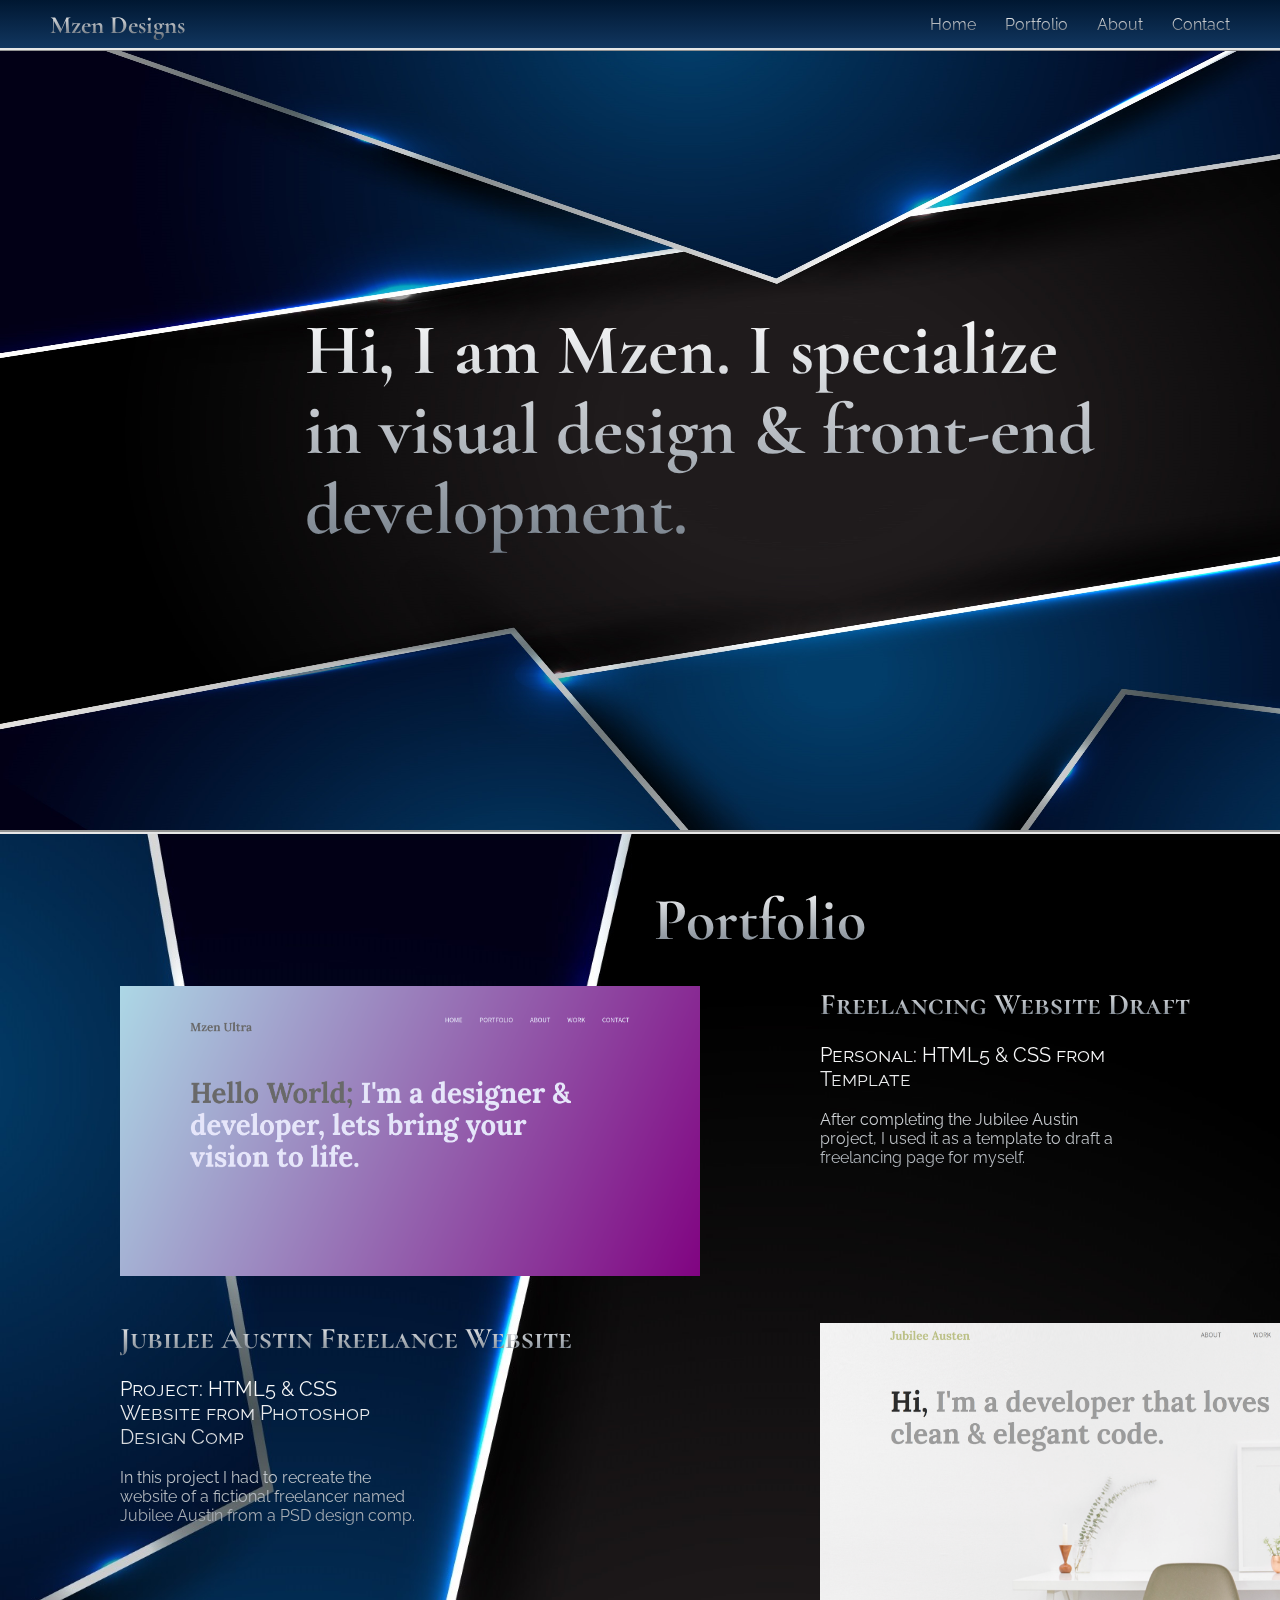
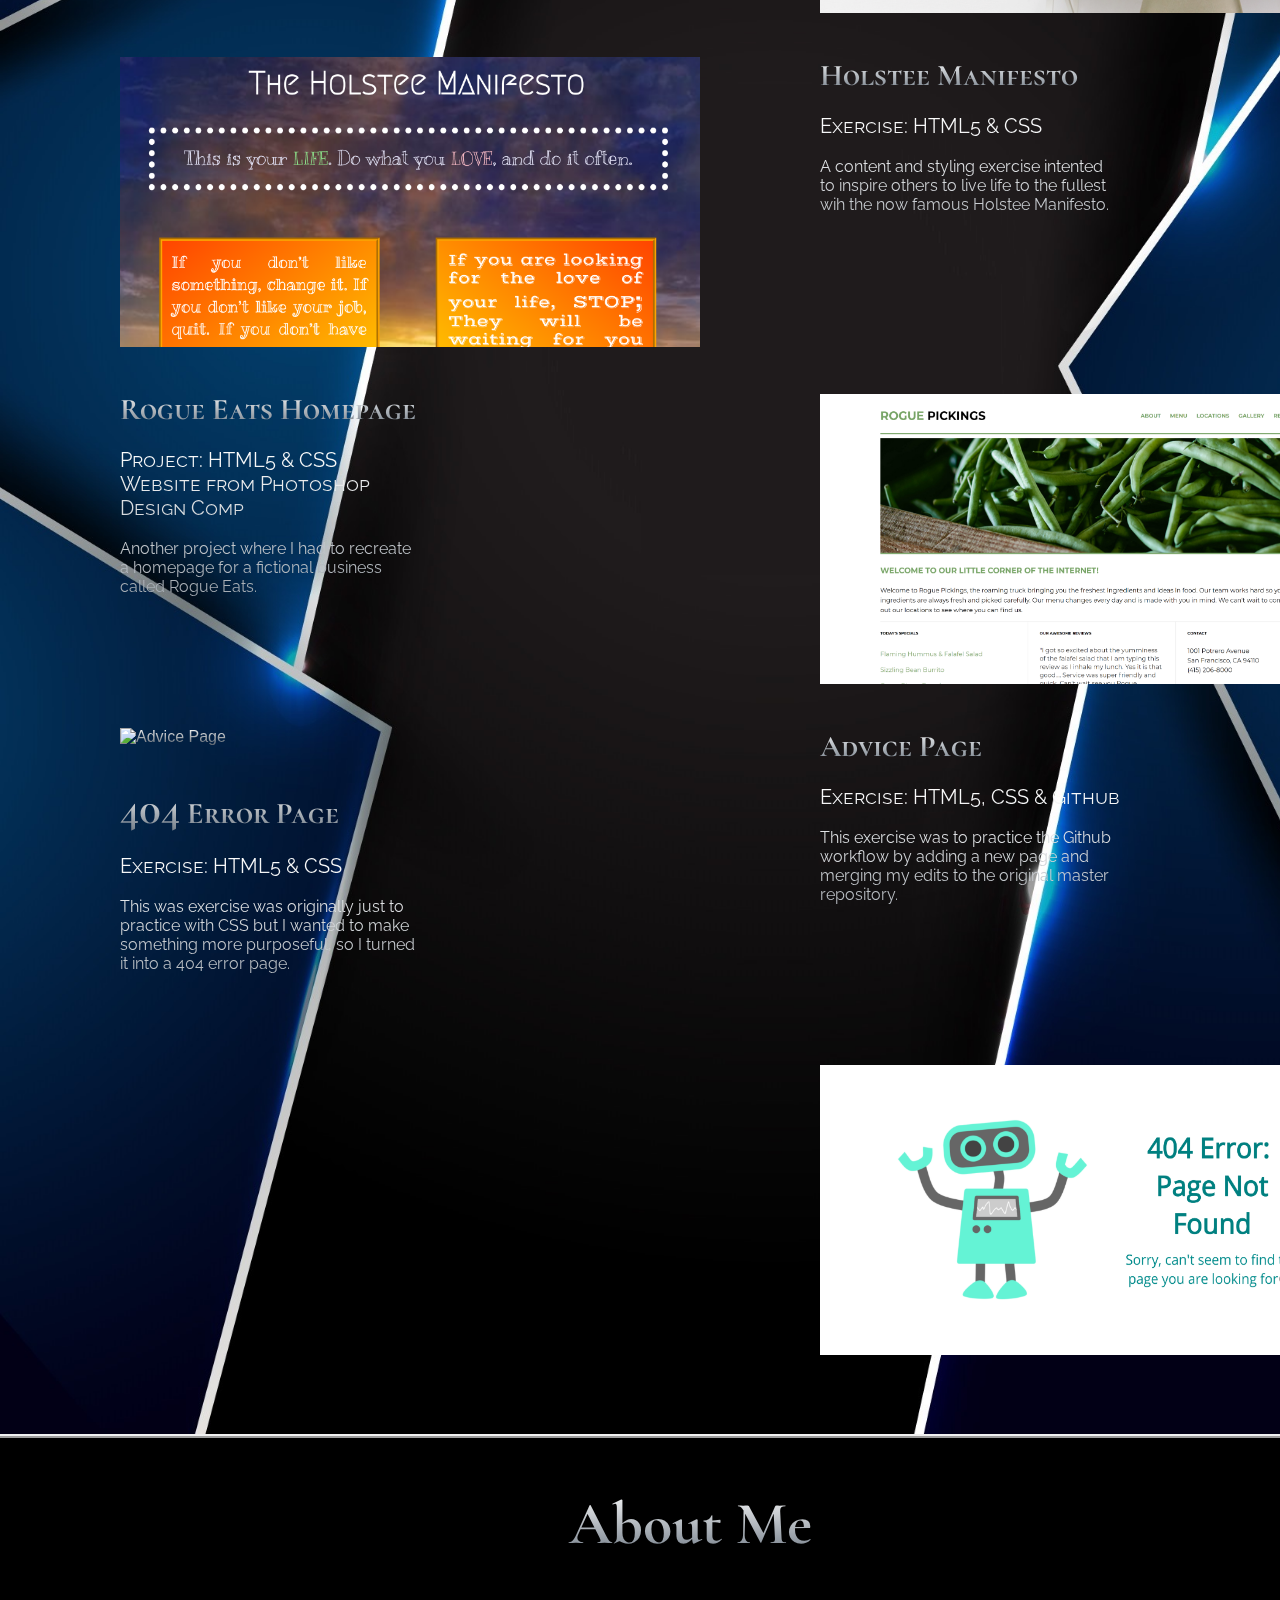
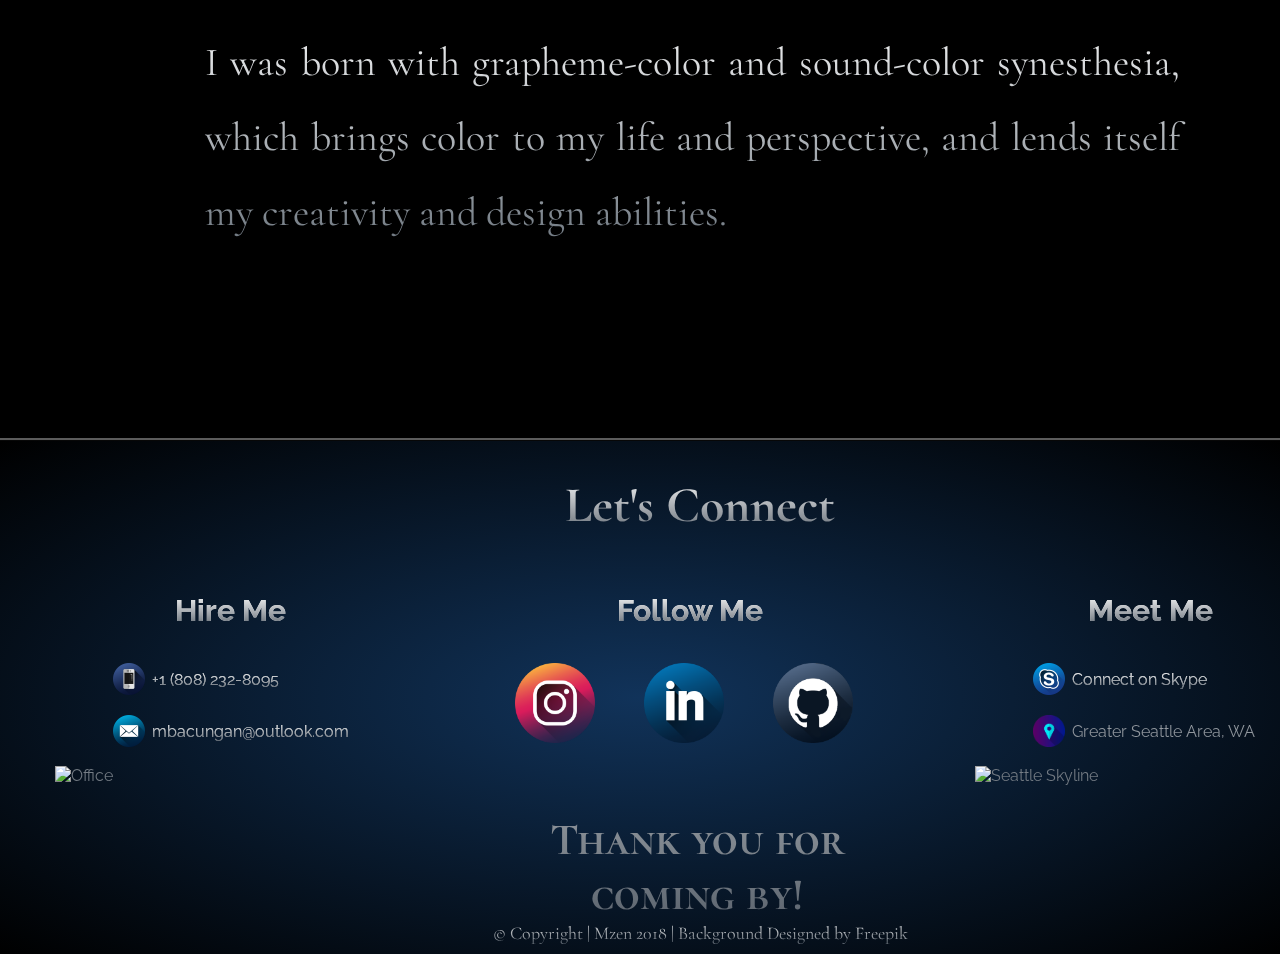
==== index.html @ 308b9af9 "version 1.1" ====
<!doctype html>
<html>
    <head>
        <meta charset="utf-8">
        <link rel="icon" href="favicon.ico">
        <title>Mzen Designs</title>
        <link rel="stylesheet" href="css/normalize.css">
        <link rel="stylesheet" href="css/main.css">
        <link href="https://fonts.googleapis.com/css?family=Cormorant+Garamond|Raleway" rel="stylesheet">
    </head>
    <body>
        <header class= "full-width" >
            <div class="fixed">
                <div class="half-width">
                    <h2>Mzen Designs</h2>
                </div>
                <div class="half-width">
                    <nav>
                        <ul>
                            <li><a href="#header">Home</a></li>
                            <li><a href="#work">Portfolio</a></li>
                            <li><a href="#about">About</a></li>
                            <li><a href="#contact">Contact</a></li>
                        </ul>
                    </nav>
                </div>
            </div>
        </header>

        <section id="header">
            <div class= "full-width">
                <h1>Hi, I am Mzen. I specialize in visual design & front-end development. </h1>
            </div>
        </section>

        <section id="work">
            <div class="full-width">
                <h2>Portfolio</h2>
                <div class="half-width" id="right-align">
                    <a href="portfolio/portfolio/index.html" target="_BLANK"><img src="img/portfolio.png" alt="Portfolio Website"></a>
                    <br>
                    <h3>Jubilee Austin Freelance Website</h3>
                        <p><span class="subheader">Project: HTML5 & CSS Website from Photoshop Design Comp</span>
                        <br>
                        <br>In this project I had to recreate the website of a fictional freelancer named Jubilee Austin from a PSD design comp.</p>
                    <a href="portfolio/holstee/holstee.html" target="_BLANK"><img src="img/manifesto.png" alt="Holstee Manifesto"></a>
                    <br>
                    <h3>Rogue Eats Homepage</h3>
                        <p><span class="subheader">Project: HTML5 & CSS Website from Photoshop Design Comp</span>
                        <br>
                        <br>Another project where I had to recreate a homepage for a fictional business called Rogue Eats.</p>
                    <a href="portfolio/advice/advice/advice.html" target="_BLANK"><img src="img/advice.png" alt="Advice Page"></a>
                    <br>
                    <h3><span style="font-size: 40px">404</span> Error Page</h3>
                        <p><span class="subheader">Exercise: HTML5 & CSS</span>
                        <br>
                        <br>This was exercise was originally just to practice with CSS but I wanted to make something more purposeful, so I turned it into a 404 error page.</p>
                </div>
                <div class="half-width">
                    <h3>Freelancing Website Draft</h3>
                        <p><span class="subheader">Personal: HTML5 & CSS from Template</span>
                        <br>
                        <br>After completing the Jubilee Austin project, I used it as a template to draft a freelancing page for myself.</p>
                    <a href="portfolio/jubilee-austen/index.html" target="_BLANK"><img src="img/jubilee.png" alt="Jubilee Austin"></a>
                    <br>
                    <h3>Holstee Manifesto</h3>
                        <p><span class="subheader">Exercise: HTML5 & CSS</span>
                        <br>
                        <br>A content and styling exercise intented to inspire others to live life to the fullest wih the now famous Holstee Manifesto.</p>
                    <a href="portfolio/rogue-pickings/index.html" target="_BLANK"><img src="img/rogue.png" alt="Rogue Eats"></a>
                    <br>
                    <h3>Advice Page</h3>
                        <p><span class="subheader">Exercise: HTML5, CSS & Github </span>
                        <br>
                        <br>This exercise was to practice the Github workflow by adding a new page and merging my edits to the original master repository.</p>
                    <a href="portfolio/error-page/index.html" target="_BLANK"><img src="img/404.png" alt="404 Error Page"></a>
                </div>
            </div>
        </section>

        <section id="about">
            <div class="full-width">
                <h2>About Me</h2>
                <p>I was born with grapheme-color and sound-color synesthesia, which brings color to my life and perspective, and lends itself my creativity and design abilities.</p>
            </div>
        </section>

        <div id="background">
            <section id="contact">
                <div class="full-width">
                    <h1>Let's Connect</h1>
                    <div class="third-width">
                        <h2 id="hire-header">Hire Me</h2>
                        <p><img src="img/phone-icon.png" class="small-icon" alt="Phone Icon"><span id="span">+1 (808) 232-8095</span></p>
                        <a href="mailto:mbacungan@outlook.com"><img src="img/email-icon.png" class="small-icon" alt="Email Icon">mbacungan@outlook.com</a>
                        <img src="img/styled-office.jpg" class="contact-img" alt="Office">
                    </div>
                    <div class="third-width" id="contact-info">
                        <h2 id="social-header">Follow Me</h2>
                        <div id="align">
                            <ul>
                                <li><a href="https://www.instagram.com/astral_eyes/" target="_BLANK"><img src="img/instagram-icon.png" class="icon" alt="Instagram Icon"></a></li>
                                <li><a href="https://www.linkedin.com/in/marlon-bacungan-465b051b/" target="_BLANK"><img src="img/linkedin-icon.png" class="icon" alt="Linkedin Icon"></a></li>
                                <li><a href="https://www.github.com/Mzen-Ultra" target="_BLANK"><img src="img/github-icon.png" class="icon" alt="Github Icon"></a></li>
                            </ul>
                            <h3 id="goodbye">Thank you for coming by!</h3>
                        </div>
                    </div>
                    <div class="third-width">
                        <h2 id="meetup-header">Meet Me</h2>
                        <p><a href="skype:mbacungan_1?chat"><img src="img/skype-icon.png" class="small-icon" alt="Skype Icon">Connect on Skype</a></p>
                        <div><img src="img/location-icon.png" class="small-icon" alt="Location Icon">Greater Seattle Area, WA</div>
                        <img src="img/seattle.jpg" class="contact-img" alt="Seattle Skyline">
                    </div>
                </div>
            </section>

            <footer>
                <div class="full-width">
                    <a href= "http://mzen-ultra.github.io" target="_blank">&copy; Copyright | Mzen 2018 |</a>
                    <a href="http://www.freepik.com" target="_BLANK"> Background Designed by Freepik</a>
                </div>
            </footer>
        </div>
    </body>
</html>
---- css/main.css ----
/*BASE STYLE*/
body {
    background-color: black;
    color: white;
}

/*GRID*/

.full-width {
    width: 1400px;
    margin: 0 auto;
}

.half-width {
    width: 50%;
    float: left;
}

.third-width {
    width: 400px;
    float: left;
}

/*HEADER*/

nav {
    float: right;
    padding: 15px 25px 0 25px;
    font-family: 'Raleway', sans-serif;
}

ul {
    list-style-type: none;
    margin:0;
    padding:0;
    border-inline-end-width: initial;
}

li {
    display: inline-block;
    margin-right: 25px;
}

a {
    color: white; 
    text-decoration: none;
    background: -webkit-linear-gradient(white, rgb(91, 100, 110));
    -webkit-background-clip: text;
    -webkit-text-fill-color: transparent;
}


.fixed {
    position: fixed;
    top: 0;
    left: 0;
    z-index: 9999;
    width: 100%;
    height: 48px;
    background: linear-gradient(rgb(0, 23, 49), rgb(17, 54, 95));
    border-bottom: 3px ridge rgb(230, 230, 230);
}

.fixed h2 {
    margin: 10px 0 15px 50px;
    background: -webkit-linear-gradient(white, rgb(91, 100, 110));
    -webkit-background-clip: text;
    -webkit-text-fill-color: transparent;
    font-family: 'Cormorant Garamond', serif;
    font-size: 25px;
}

#header h1 {
    width: 800px;
    margin: 30px;
    clear: both;
    font-family: 'Cormorant Garamond', serif;
    font-size: 72px;
    line-height: 80px;
    color: #E6E6FA;
    padding: 280px 25px 25px 275px;
    background: -webkit-linear-gradient(white, white, rgb(105, 116, 128));
    -webkit-background-clip: text;
    -webkit-text-fill-color: transparent;
}

#header {
    height: 800px;
    background-size: 1600px 800px;
    background-repeat: no-repeat;
    background-image: url('../img/blue-metal.jpg');
    border-bottom: 4px groove rgb(230, 230, 230);
}

/*PORTFOLIO*/
#work {
    height: 2200px;
    background-size: 1550px 2200px;
    background-image: url('../img/blue-metal1.jpg');
    overflow: auto;
    border-bottom:  4px ridge rgb(240, 240, 240);
}

#work .full-width {
margin: 0 0 0 100px;


}

#work h2 {
    width: 1320px;
    clear: both;
    font-family: 'Lora', serif;
    font-size: 60px;
    color: #E6E6FA;
    background: -webkit-linear-gradient(white, rgb(105, 116, 128));
    -webkit-background-clip: text;
    -webkit-text-fill-color: transparent;
    text-align: center;
    margin: 50px 0 10px 0;
    font-family: 'Cormorant Garamond', serif;
}

#work a img {
    width: 580px;
    height: 290px;
    margin: 20px;
}

#work p {
    width: 300px;
    height: 240px;
    margin: 20px;
    background: -webkit-linear-gradient(white, rgb(105, 116, 128));
    -webkit-background-clip: text;
    -webkit-text-fill-color: transparent;
    font-family: 'Raleway', sans-serif;
}

#work h3 {
    font-variant: small-caps;
    font-weight: bold;
    font-size: 30px;
    margin: 20px 0 0 20px;
    background: -webkit-linear-gradient(white, rgb(105, 116, 128));
    -webkit-background-clip: text;
    -webkit-text-fill-color: transparent;
    font-family: 'Cormorant Garamond', serif;
}

.subheader {
    font-variant: small-caps;
    font-size: 20px
}


/*ABOUT*/
#about {
    height: 600px;
    background-size: 1550px 600px;
    background-repeat: no-repeat;
    background-image: url('../img/abstract.png');
    overflow: auto;
    border-bottom: 3px ridge rgb(92, 92, 92);
}

#about h2 {
    width: 1300px;
    clear: both;
    text-align: center;
    font-family: 'Lora', serif;
    font-size: 60px;
    color: #E6E6FA;
    margin: 50px 0 0 40px;
    background: -webkit-linear-gradient(white, rgb(105, 116, 128));
    -webkit-background-clip: text;
    -webkit-text-fill-color: transparent;
    font-family: 'Cormorant Garamond', serif;

}

#about p {
    width: 975px;
    text-align: justify;
    clear: both;
    font-size: 40px;
    color: #E6E6FA;
    margin: 40px 50px 50px 180px;
    line-height: 75px;
    padding: 25px;
    background: -webkit-linear-gradient(white, rgb(92, 102, 112));
    -webkit-background-clip: text;
    -webkit-text-fill-color: transparent;

    font-family: 'Cormorant Garamond', serif;
}

/*CONTACT*/
#background{
    background: radial-gradient(rgb(17, 51, 90), black);
}

#contact {
    overflow: auto;
}

#contact .full-width  {
    height: 400px;
    text-align: center;
}

#contact .third-width {
    margin: 0 30px;
    background: -webkit-linear-gradient(white, rgb(91, 100, 110));
    -webkit-background-clip: text;
    -webkit-text-fill-color: transparent;
    text-align: justify;
    font-family: 'Raleway', sans-serif;
}

#contact h1 {
    background: -webkit-linear-gradient(white, rgb(91, 100, 110));
    -webkit-background-clip: text;
    -webkit-text-fill-color: transparent;
    text-align: center;
    font-family: 'Cormorant Garamond', serif;
    font-size: 50px;
}

#contact h2 {
    background: -webkit-linear-gradient(white, rgb(91, 100, 110));
    -webkit-background-clip: text;
    -webkit-text-fill-color: transparent;
    text-align: center;
    font-family: 'Raleway', sans-serif;
    font-size: 30px;

}

#contact a p {
    font-family: 'Raleway', sans-serif;
}

#span {
    background: -webkit-linear-gradient(white, rgb(91, 100, 110));
    -webkit-background-clip: text;
    -webkit-text-fill-color: transparent;
    font-family: 'Raleway', sans-serif;
}

#goodbye {
    margin: 65px 0 0 0;
    font-size: 45px;
    font-variant: small-caps;
    text-align: center;
    font-family: 'Cormorant Garamond', serif;
}

.small-icon {
    padding: 0 10px 0 10px;
    height: 32px;
    width: 32px;
    position: relative;
    top: 10px;
    left: 3px;
    margin: 0 0 0 70px;
}

#align {
padding: 0 0 0 15px;
}

.icon {
    margin: 10px 0 0 0;
    padding: 0 10px 0 10px;
    height: 80px;
    width: 80px;
}

.contact-img {
    height: 200px;
    width: 350px;
    margin: 25px;
}
/*FOOTER*/

footer {
    padding: 0 0 10px 0;
    bottom: 0;
    clear: both;
    text-align: center;
    font-family: 'Cormorant Garamond', serif;
    font-size: 18px
}
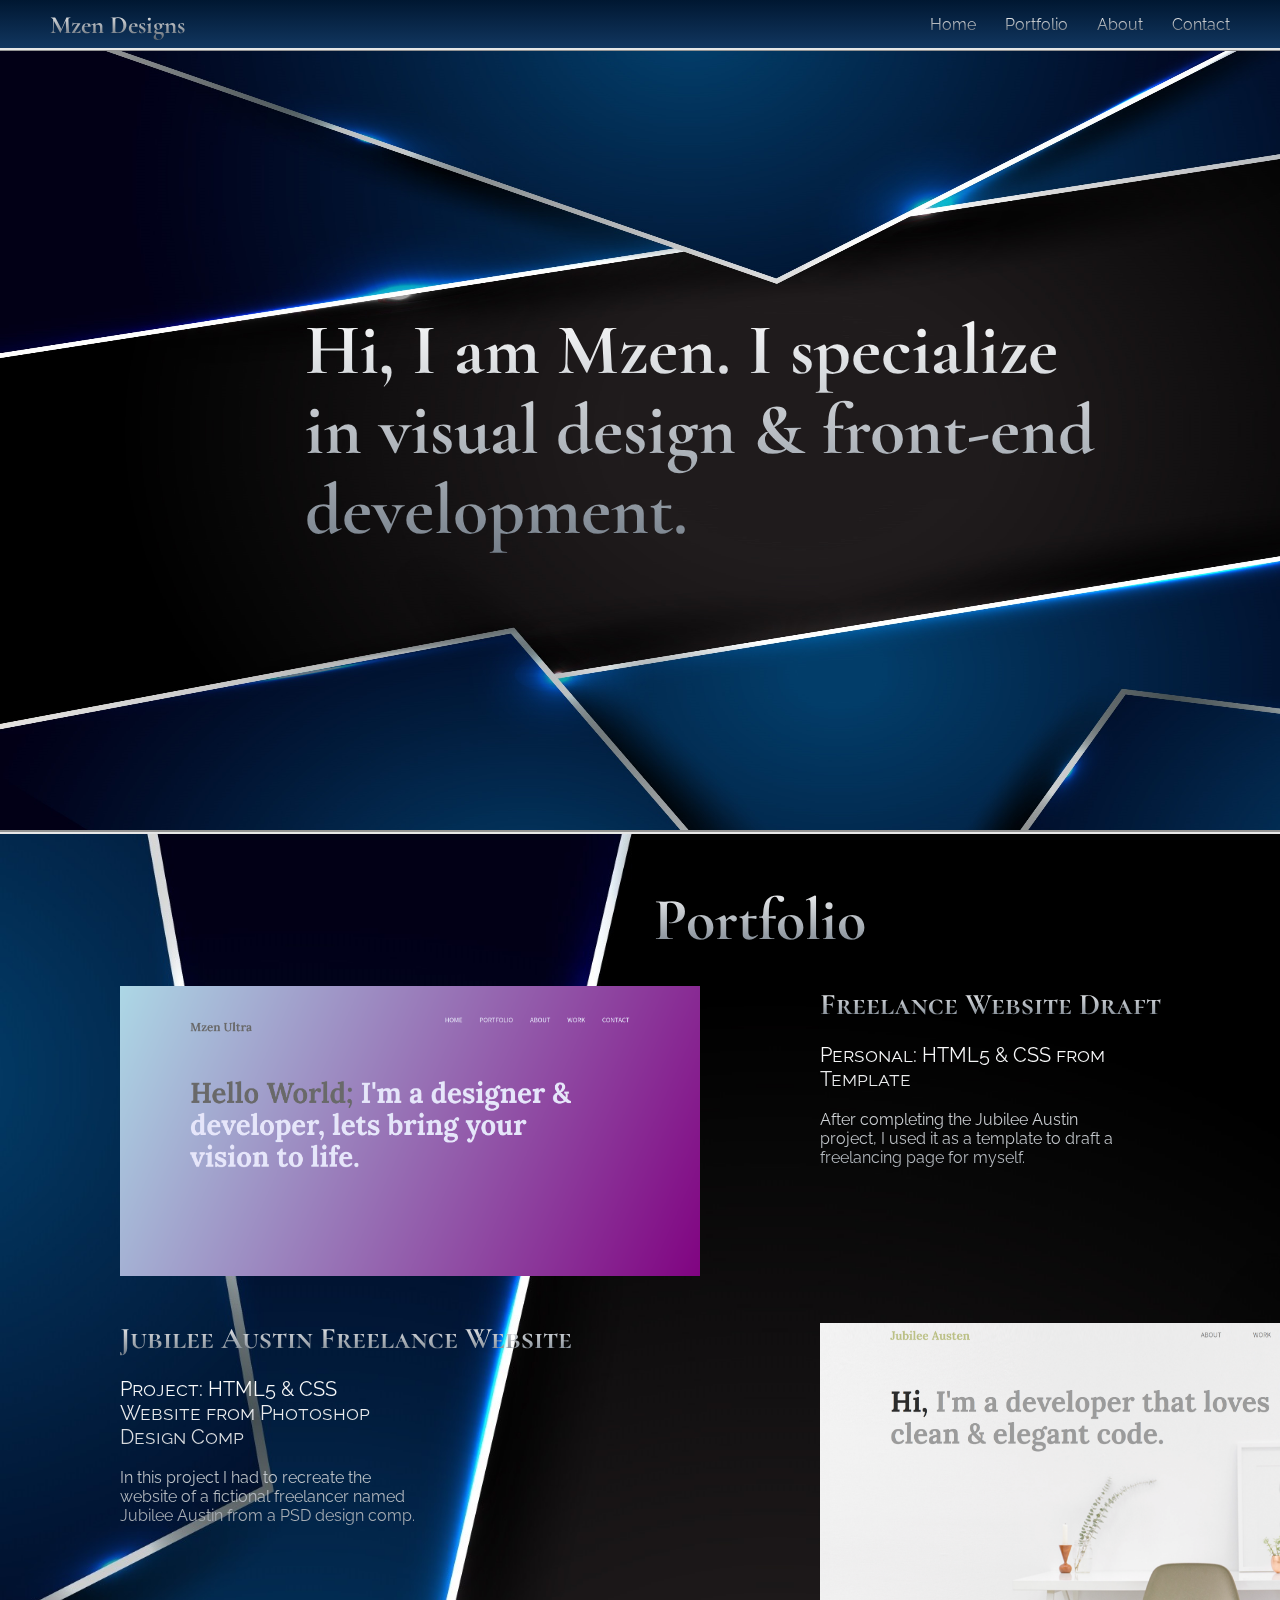
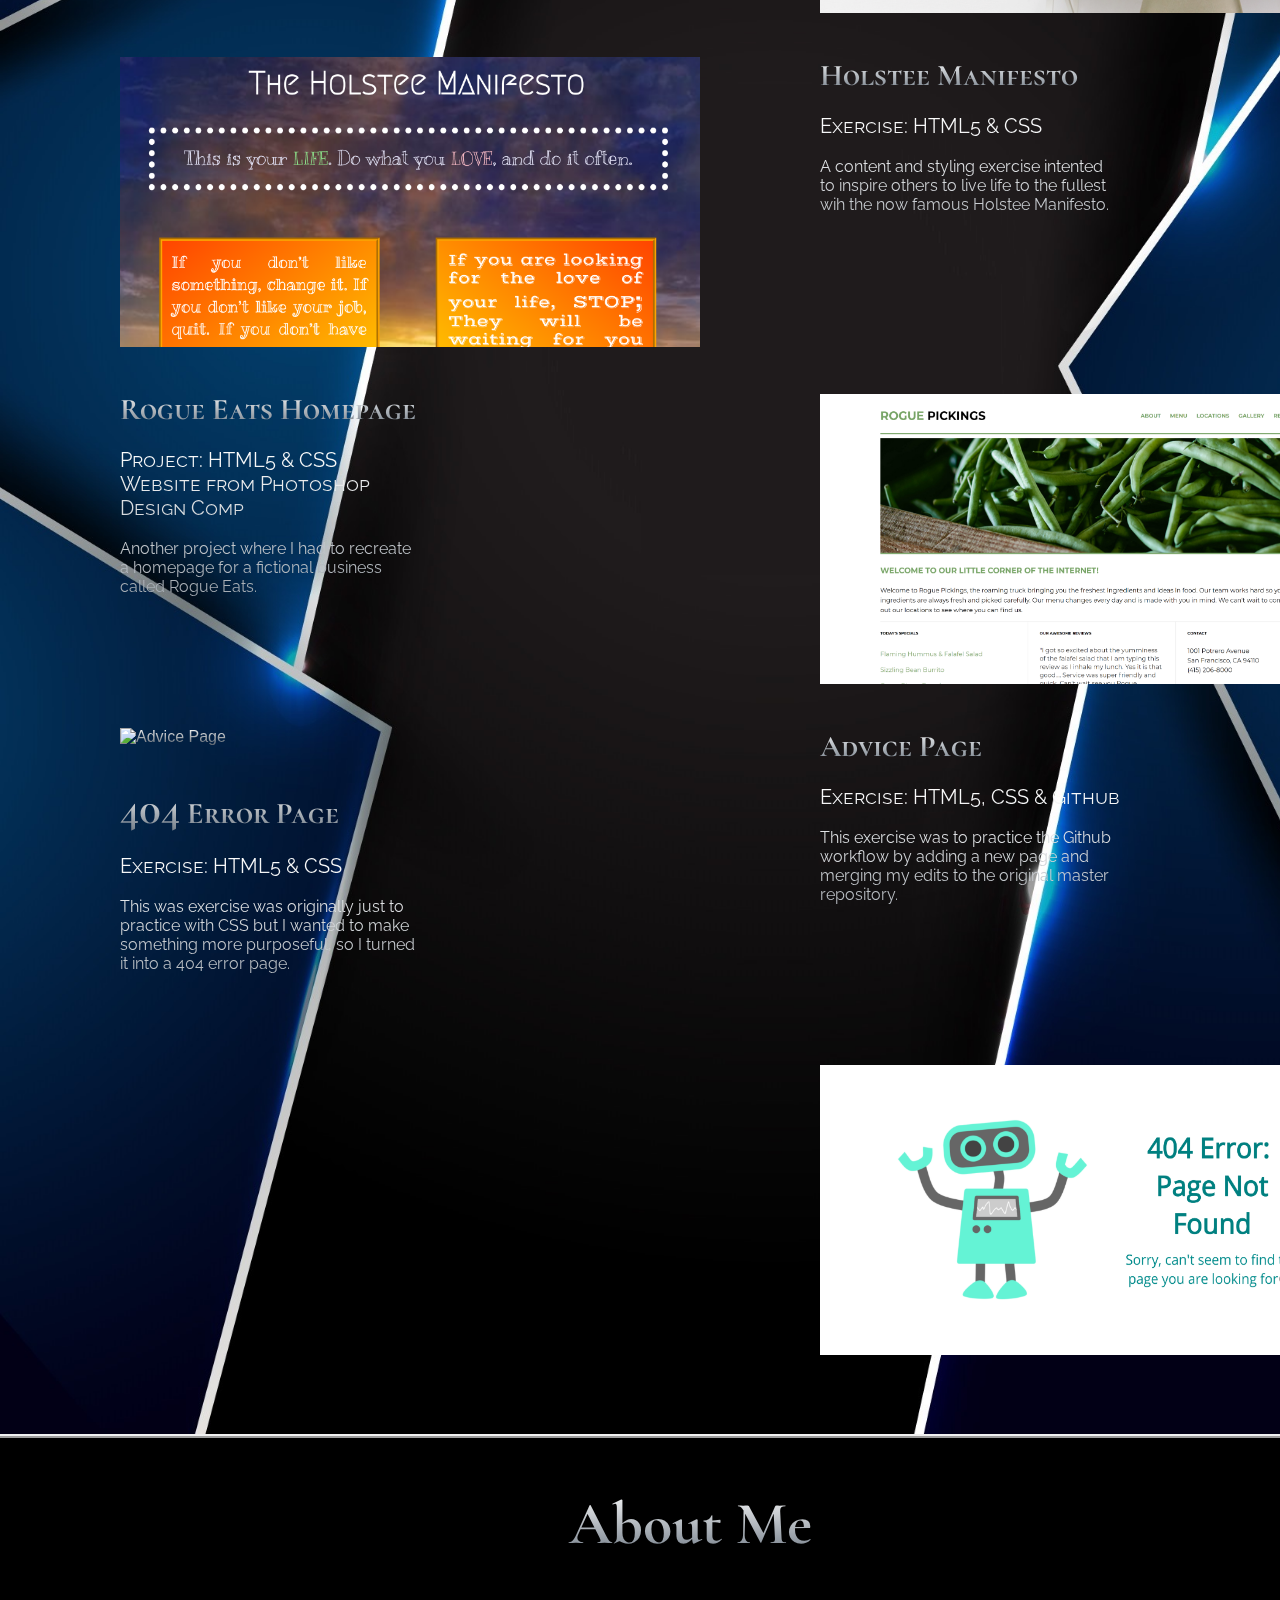
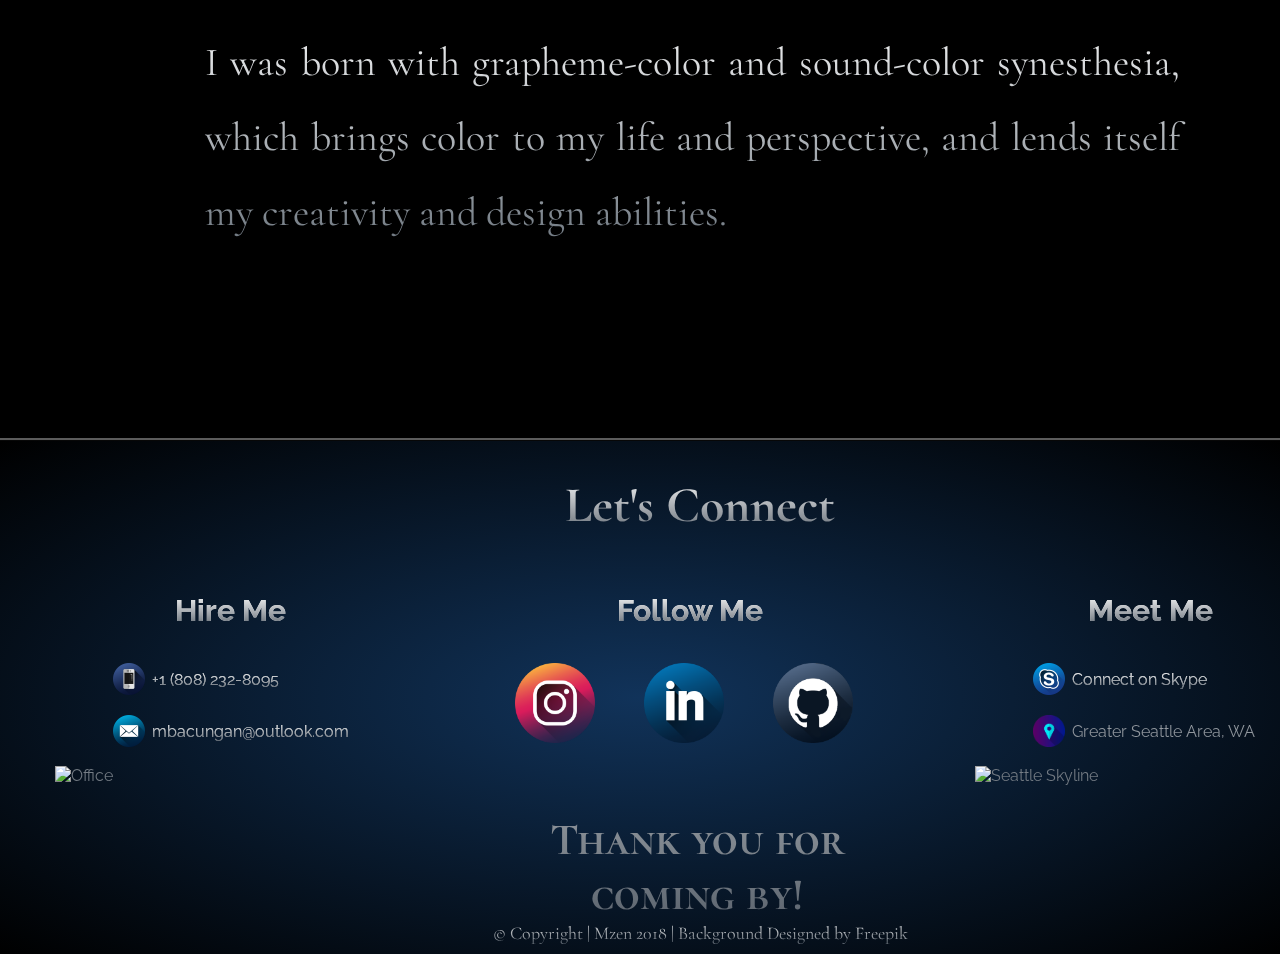
==== commit c1c3a22f: "testing index" ====
--- a/index.html
+++ b/index.html
@@ -2,7 +2,7 @@
 <html>
     <head>
         <meta charset="utf-8">
-        <link rel="icon" href="favicon.ico">
+        <link rel="icon" href="img/favicon.ico">
         <title>Mzen Designs</title>
         <link rel="stylesheet" href="css/normalize.css">
         <link rel="stylesheet" href="css/main.css">
@@ -37,7 +37,7 @@
             <div class="full-width">
                 <h2>Portfolio</h2>
                 <div class="half-width" id="right-align">
-                    <a href="portfolio/portfolio/index.html" target="_BLANK"><img src="img/portfolio.png" alt="Portfolio Website"></a>
+                    <a href="portfolio/portfolio/freelance.html" target="_BLANK"><img src="img/portfolio.png" alt="Portfolio Website"></a>
                     <br>
                     <h3>Jubilee Austin Freelance Website</h3>
                         <p><span class="subheader">Project: HTML5 & CSS Website from Photoshop Design Comp</span>
@@ -57,7 +57,7 @@
                         <br>This was exercise was originally just to practice with CSS but I wanted to make something more purposeful, so I turned it into a 404 error page.</p>
                 </div>
                 <div class="half-width">
-                    <h3>Freelancing Website Draft</h3>
+                    <h3>Freelance Website Draft</h3>
                         <p><span class="subheader">Personal: HTML5 & CSS from Template</span>
                         <br>
                         <br>After completing the Jubilee Austin project, I used it as a template to draft a freelancing page for myself.</p>
@@ -73,7 +73,7 @@
                         <p><span class="subheader">Exercise: HTML5, CSS & Github </span>
                         <br>
                         <br>This exercise was to practice the Github workflow by adding a new page and merging my edits to the original master repository.</p>
-                    <a href="portfolio/error-page/index.html" target="_BLANK"><img src="img/404.png" alt="404 Error Page"></a>
+                    <a href="portfolio/error-page/error.html" target="_BLANK"><img src="img/404.png" alt="404 Error Page"></a>
                 </div>
             </div>
         </section>
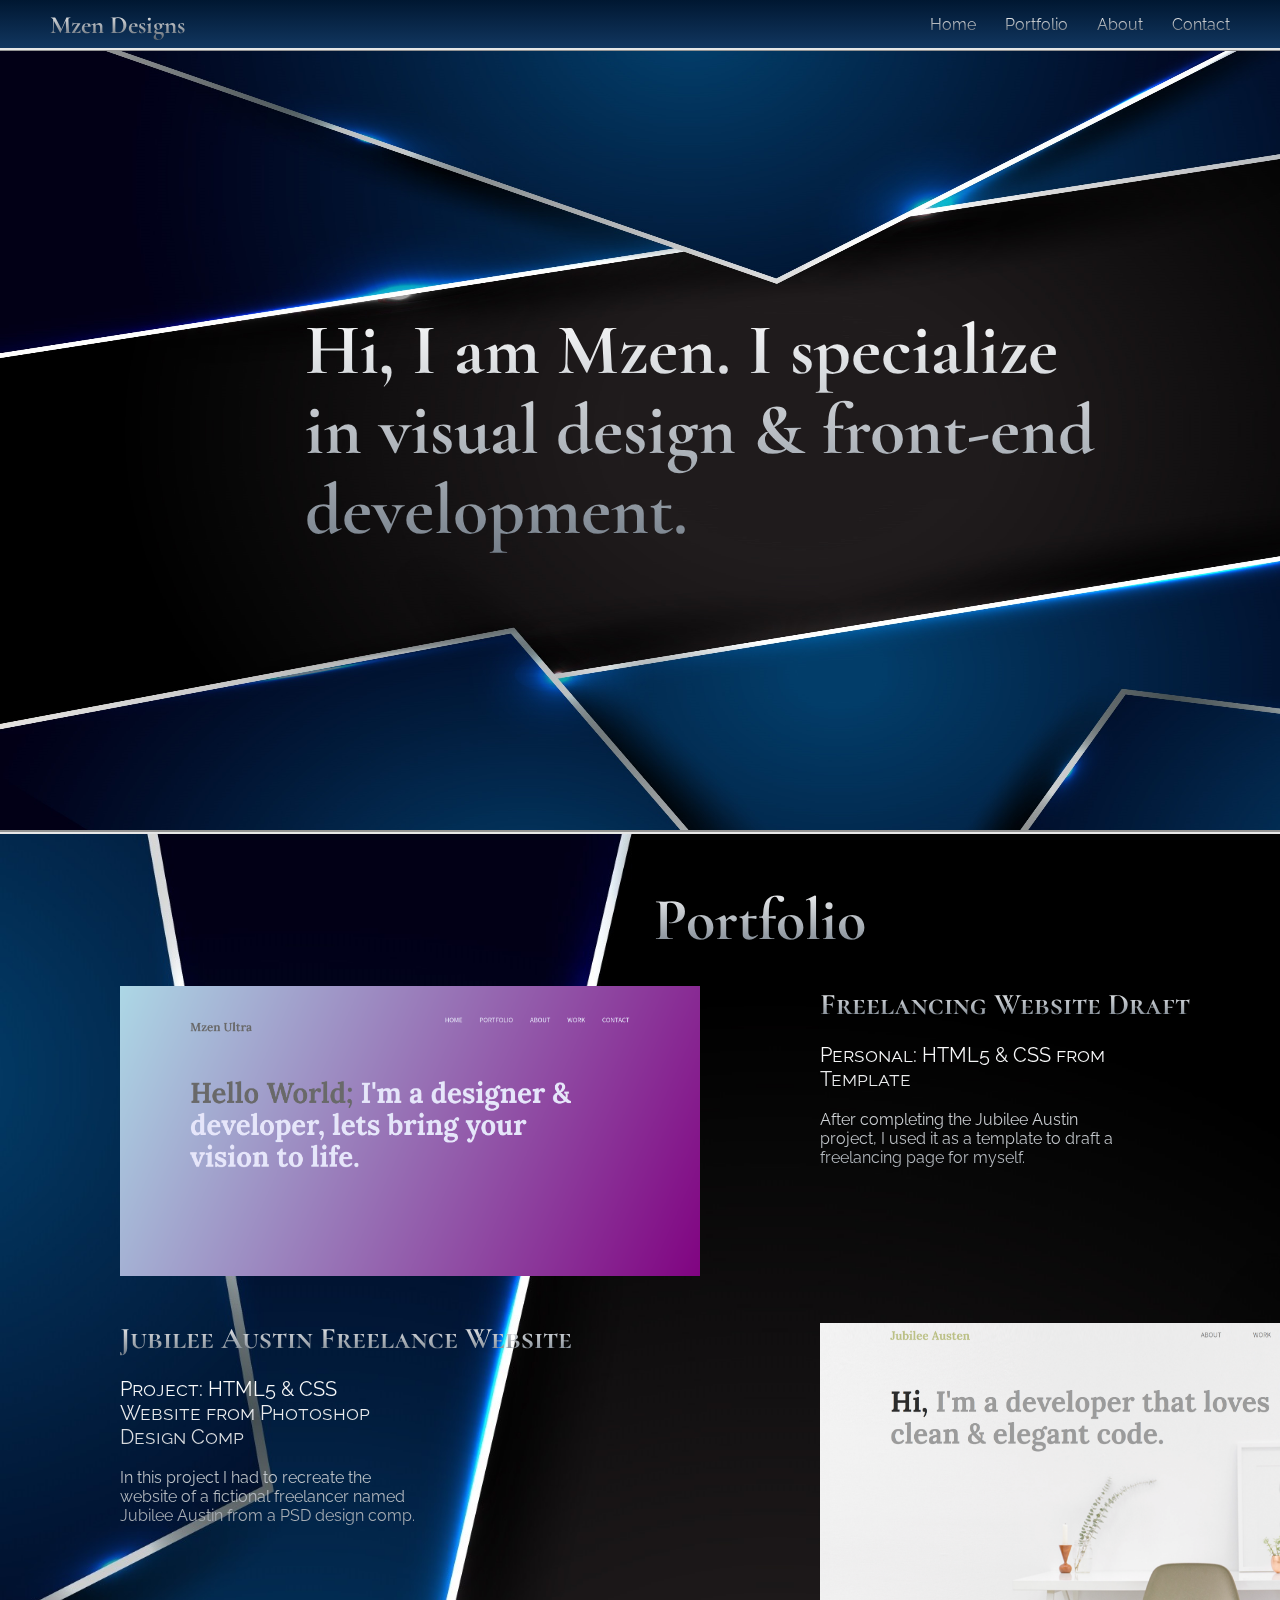
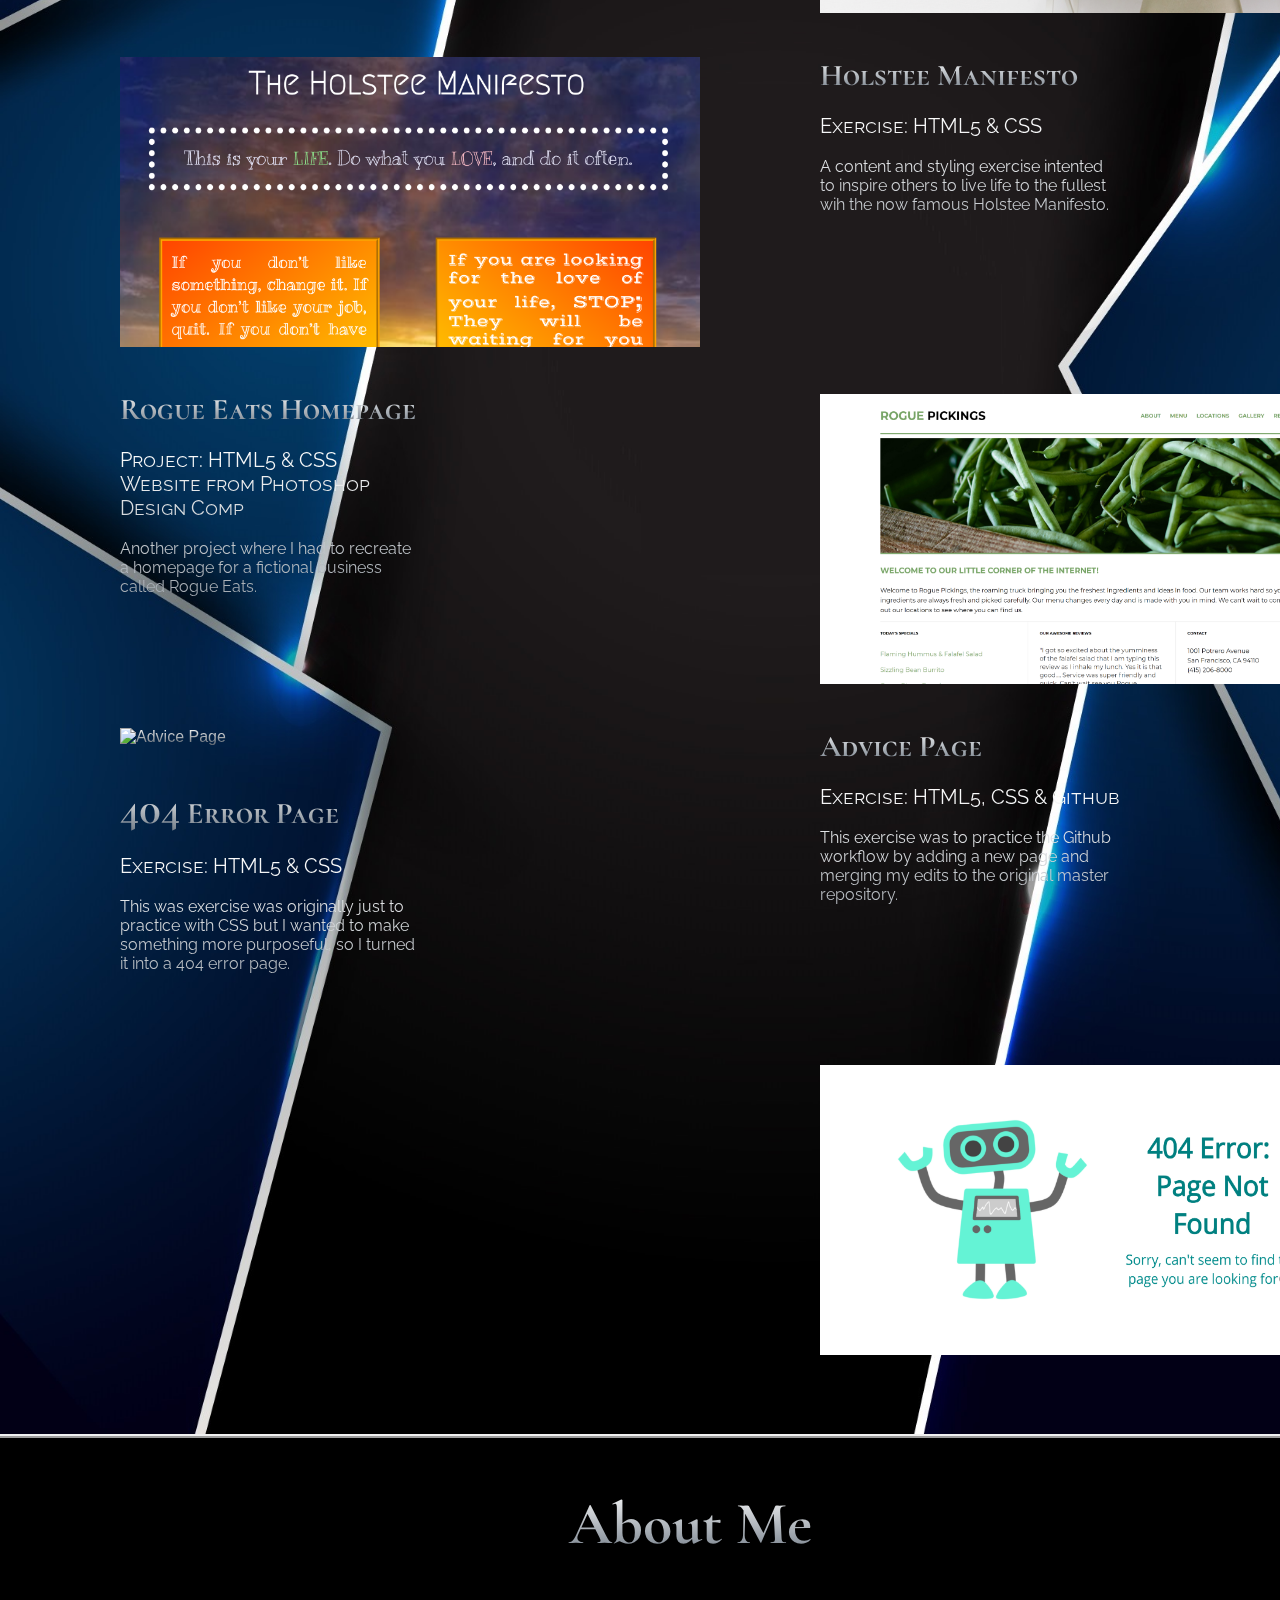
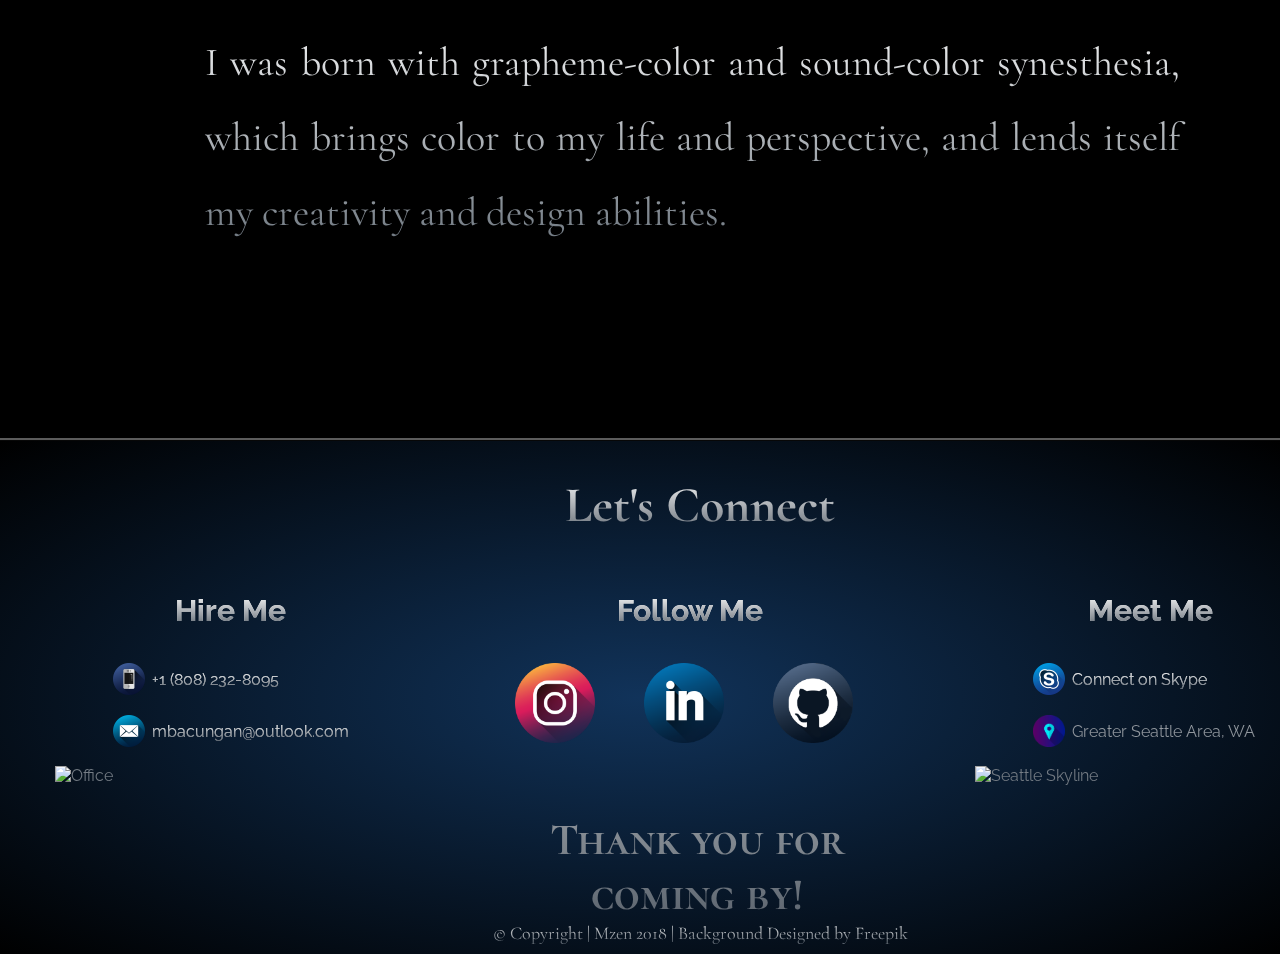
==== commit dd45191e: "broken links fix test" ====
--- a/index.html
+++ b/index.html
@@ -37,13 +37,13 @@
             <div class="full-width">
                 <h2>Portfolio</h2>
                 <div class="half-width" id="right-align">
-                    <a href="portfolio/portfolio/freelance.html" target="_BLANK"><img src="img/portfolio.png" alt="Portfolio Website"></a>
+                    <a href="portfolio/freelance/index.html" target="_BLANK"><img src="img/portfolio.png" alt="Portfolio Website"></a>
                     <br>
                     <h3>Jubilee Austin Freelance Website</h3>
                         <p><span class="subheader">Project: HTML5 & CSS Website from Photoshop Design Comp</span>
                         <br>
                         <br>In this project I had to recreate the website of a fictional freelancer named Jubilee Austin from a PSD design comp.</p>
-                    <a href="portfolio/holstee/holstee.html" target="_BLANK"><img src="img/manifesto.png" alt="Holstee Manifesto"></a>
+                    <a href="portfolio/holstee/manifesto.html" target="_BLANK"><img src="img/manifesto.png" alt="Holstee Manifesto"></a>
                     <br>
                     <h3>Rogue Eats Homepage</h3>
                         <p><span class="subheader">Project: HTML5 & CSS Website from Photoshop Design Comp</span>
@@ -57,7 +57,7 @@
                         <br>This was exercise was originally just to practice with CSS but I wanted to make something more purposeful, so I turned it into a 404 error page.</p>
                 </div>
                 <div class="half-width">
-                    <h3>Freelance Website Draft</h3>
+                    <h3>Freelancing Website Draft</h3>
                         <p><span class="subheader">Personal: HTML5 & CSS from Template</span>
                         <br>
                         <br>After completing the Jubilee Austin project, I used it as a template to draft a freelancing page for myself.</p>
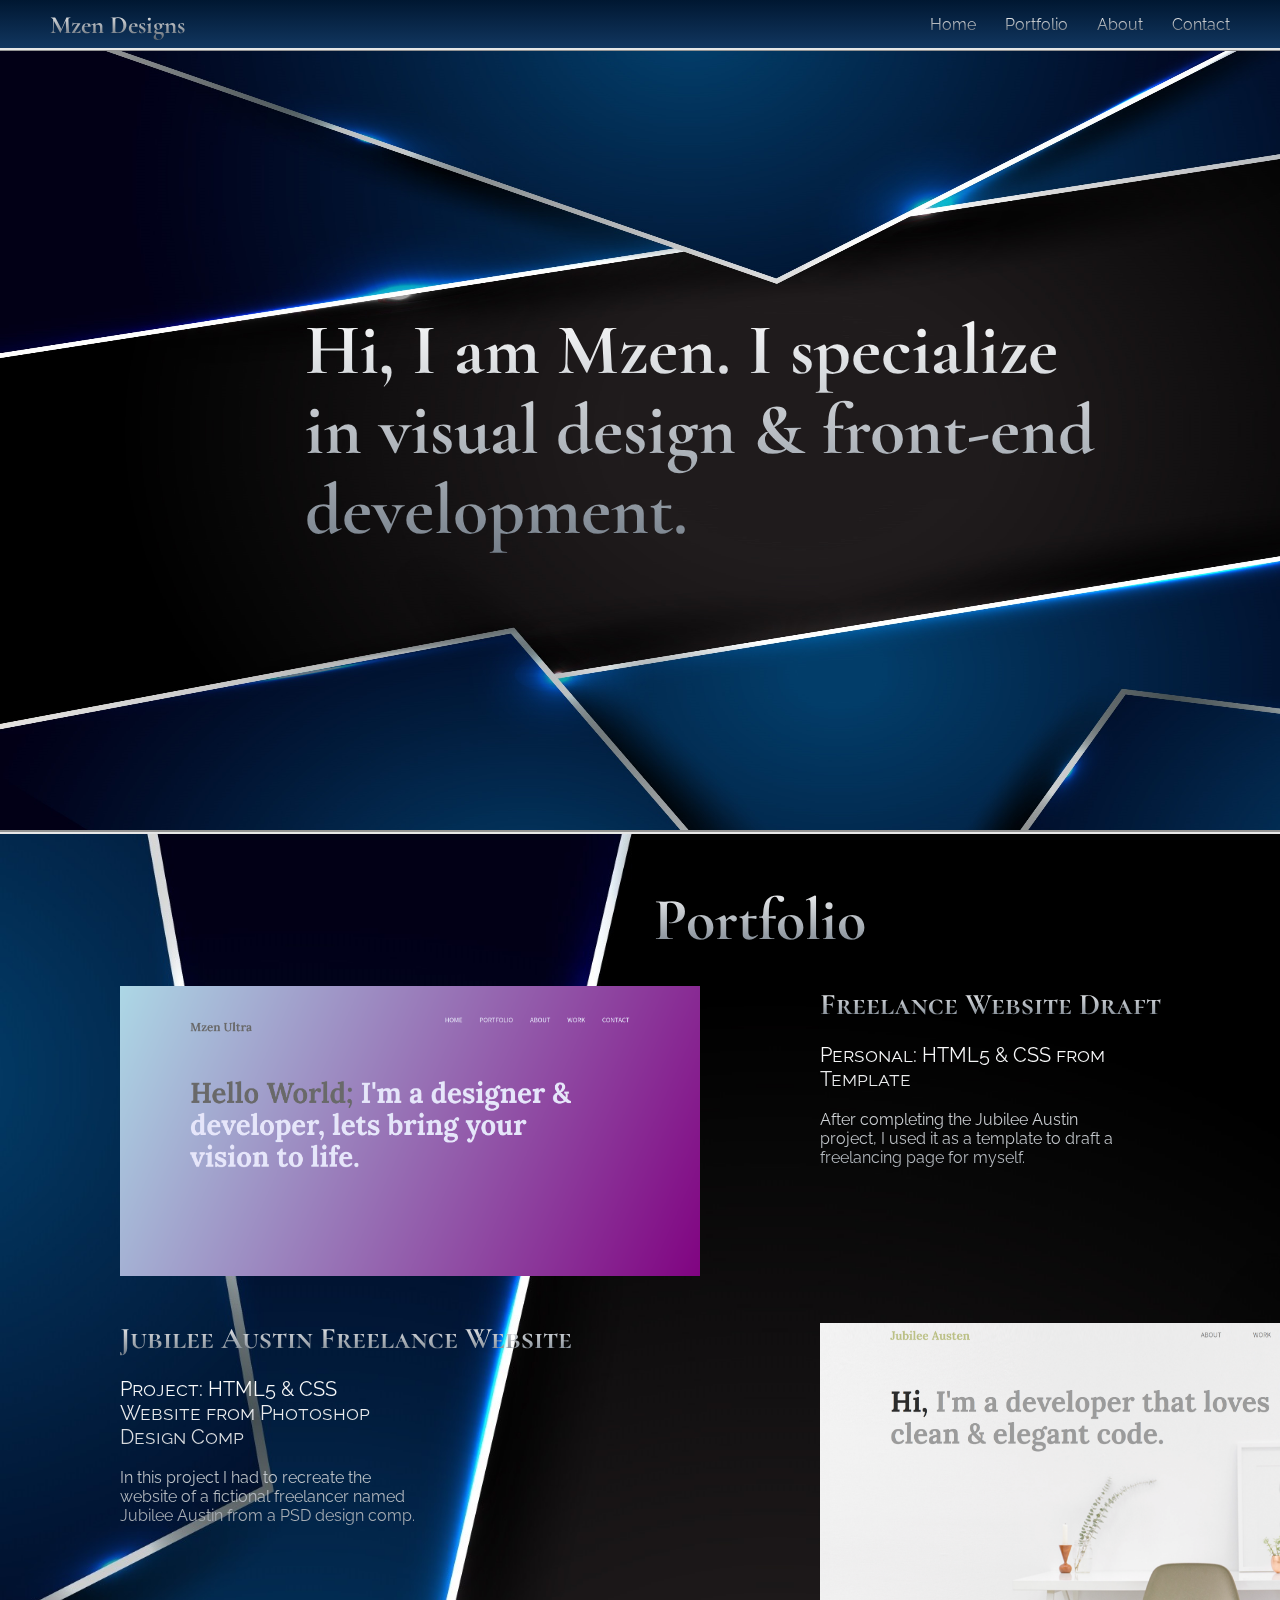
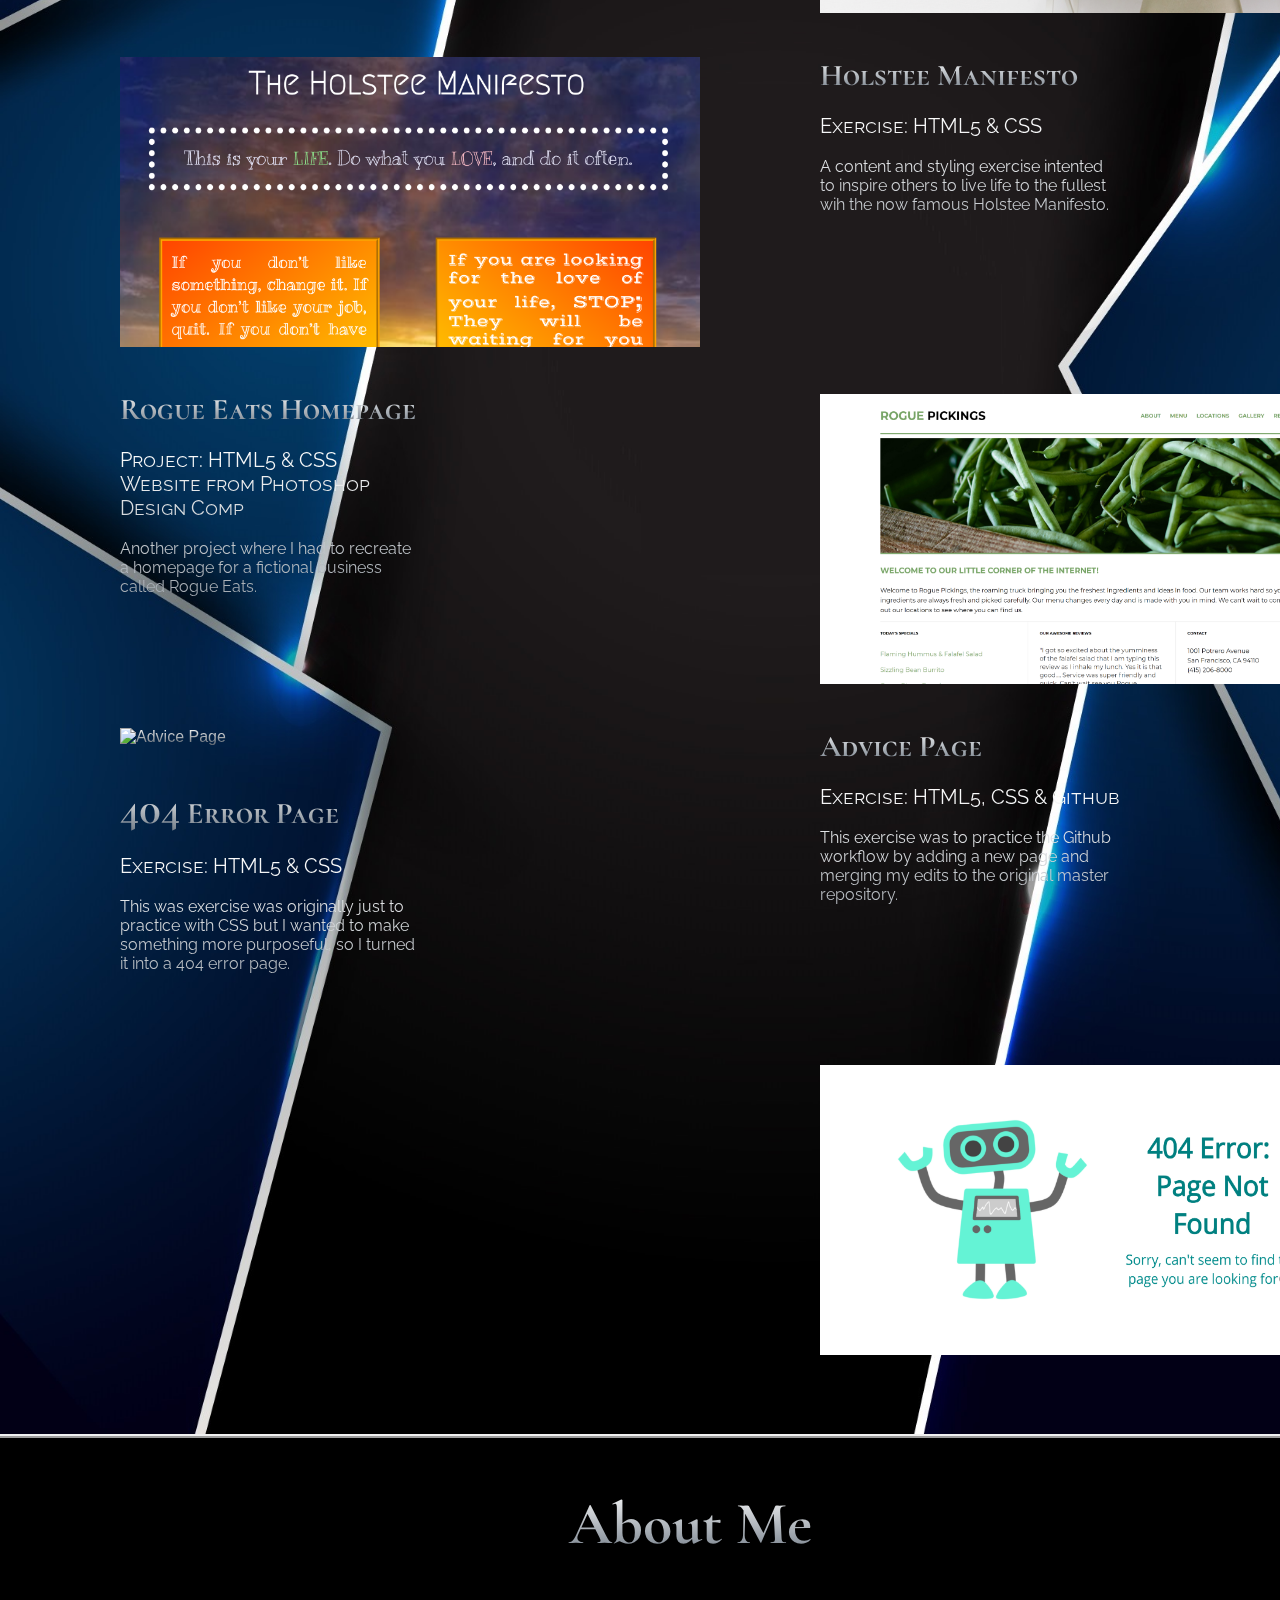
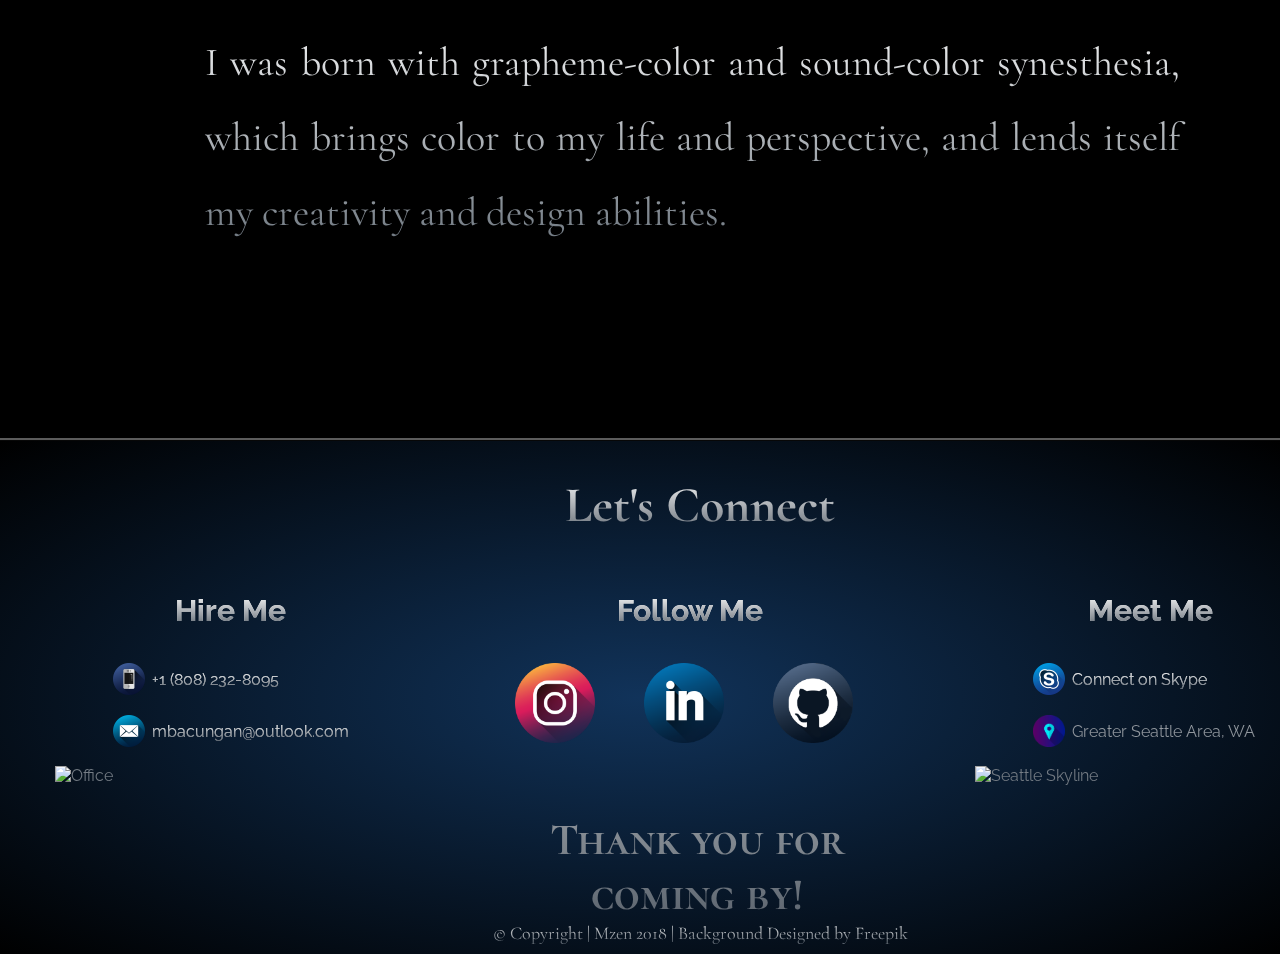
==== commit f9c37356: "test folder" ====
--- a/index.html
+++ b/index.html
@@ -57,7 +57,7 @@
                         <br>This was exercise was originally just to practice with CSS but I wanted to make something more purposeful, so I turned it into a 404 error page.</p>
                 </div>
                 <div class="half-width">
-                    <h3>Freelancing Website Draft</h3>
+                    <h3>Freelance Website Draft</h3>
                         <p><span class="subheader">Personal: HTML5 & CSS from Template</span>
                         <br>
                         <br>After completing the Jubilee Austin project, I used it as a template to draft a freelancing page for myself.</p>
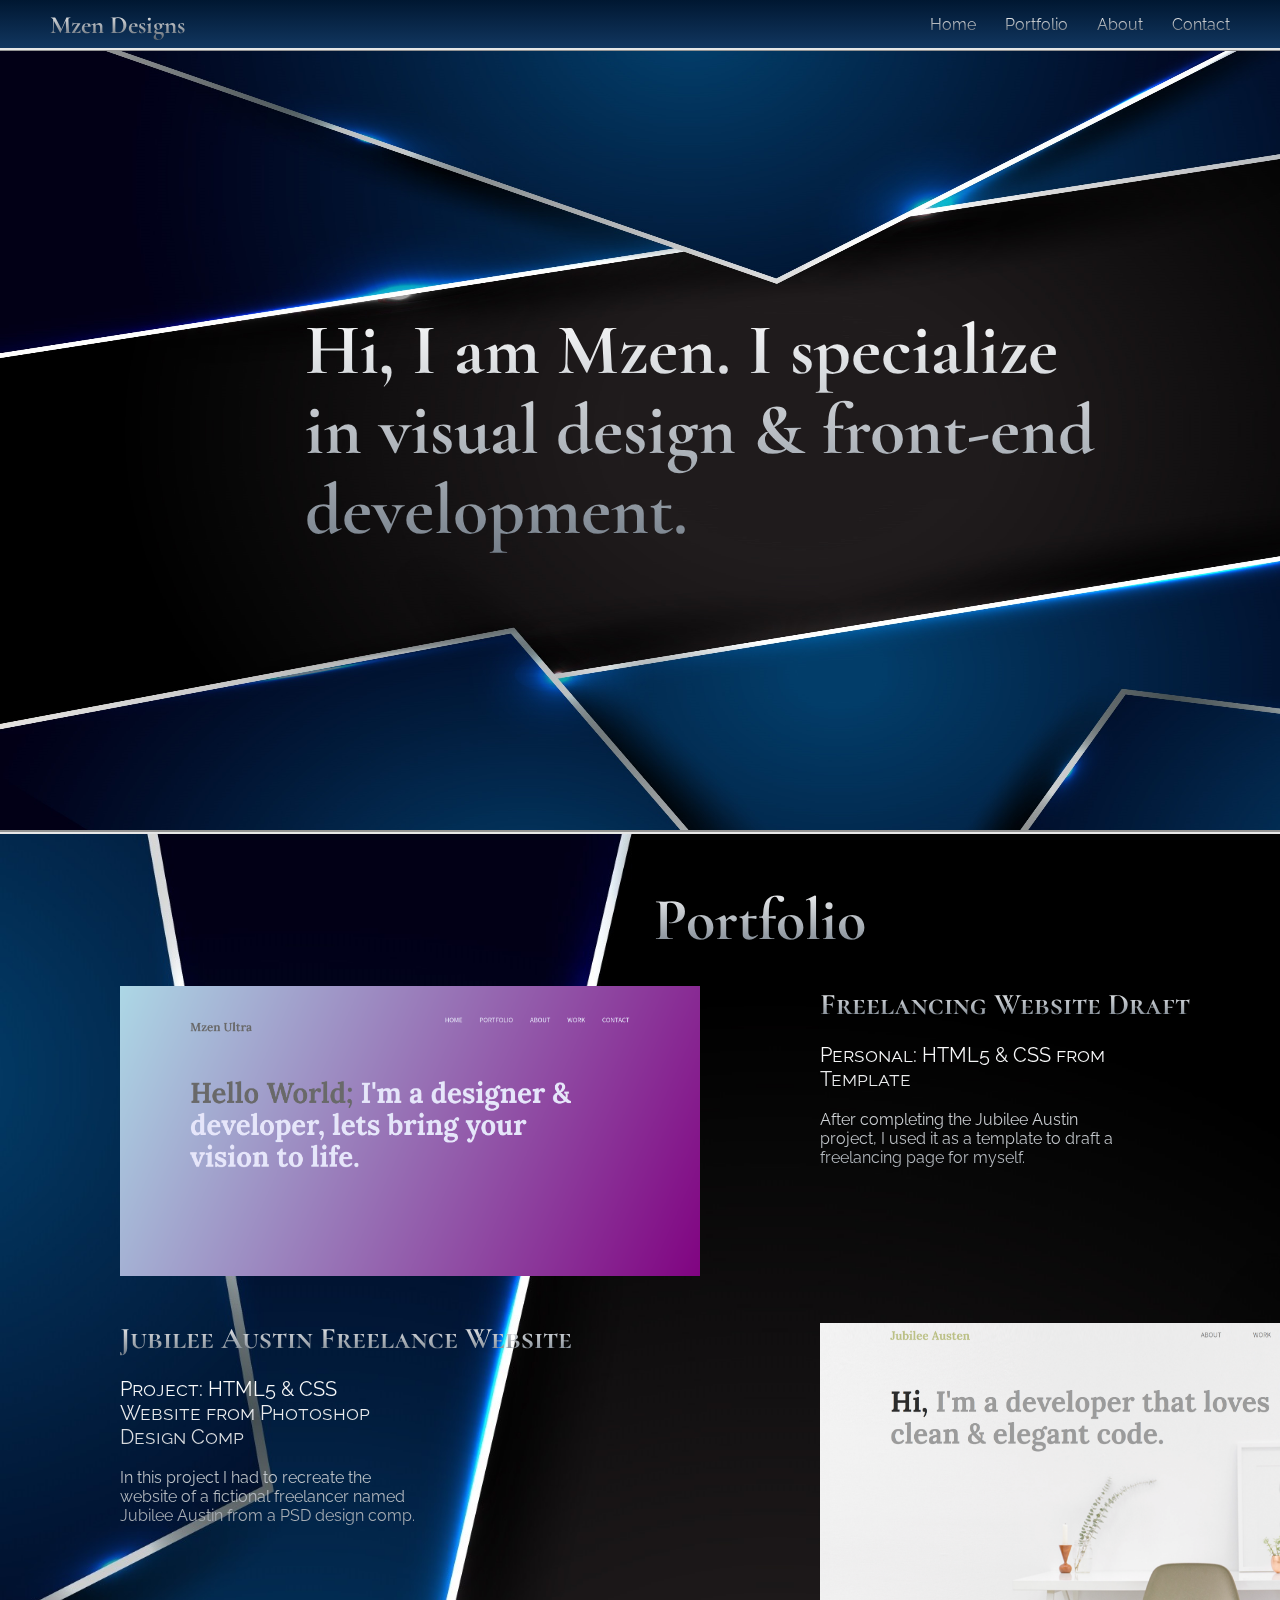
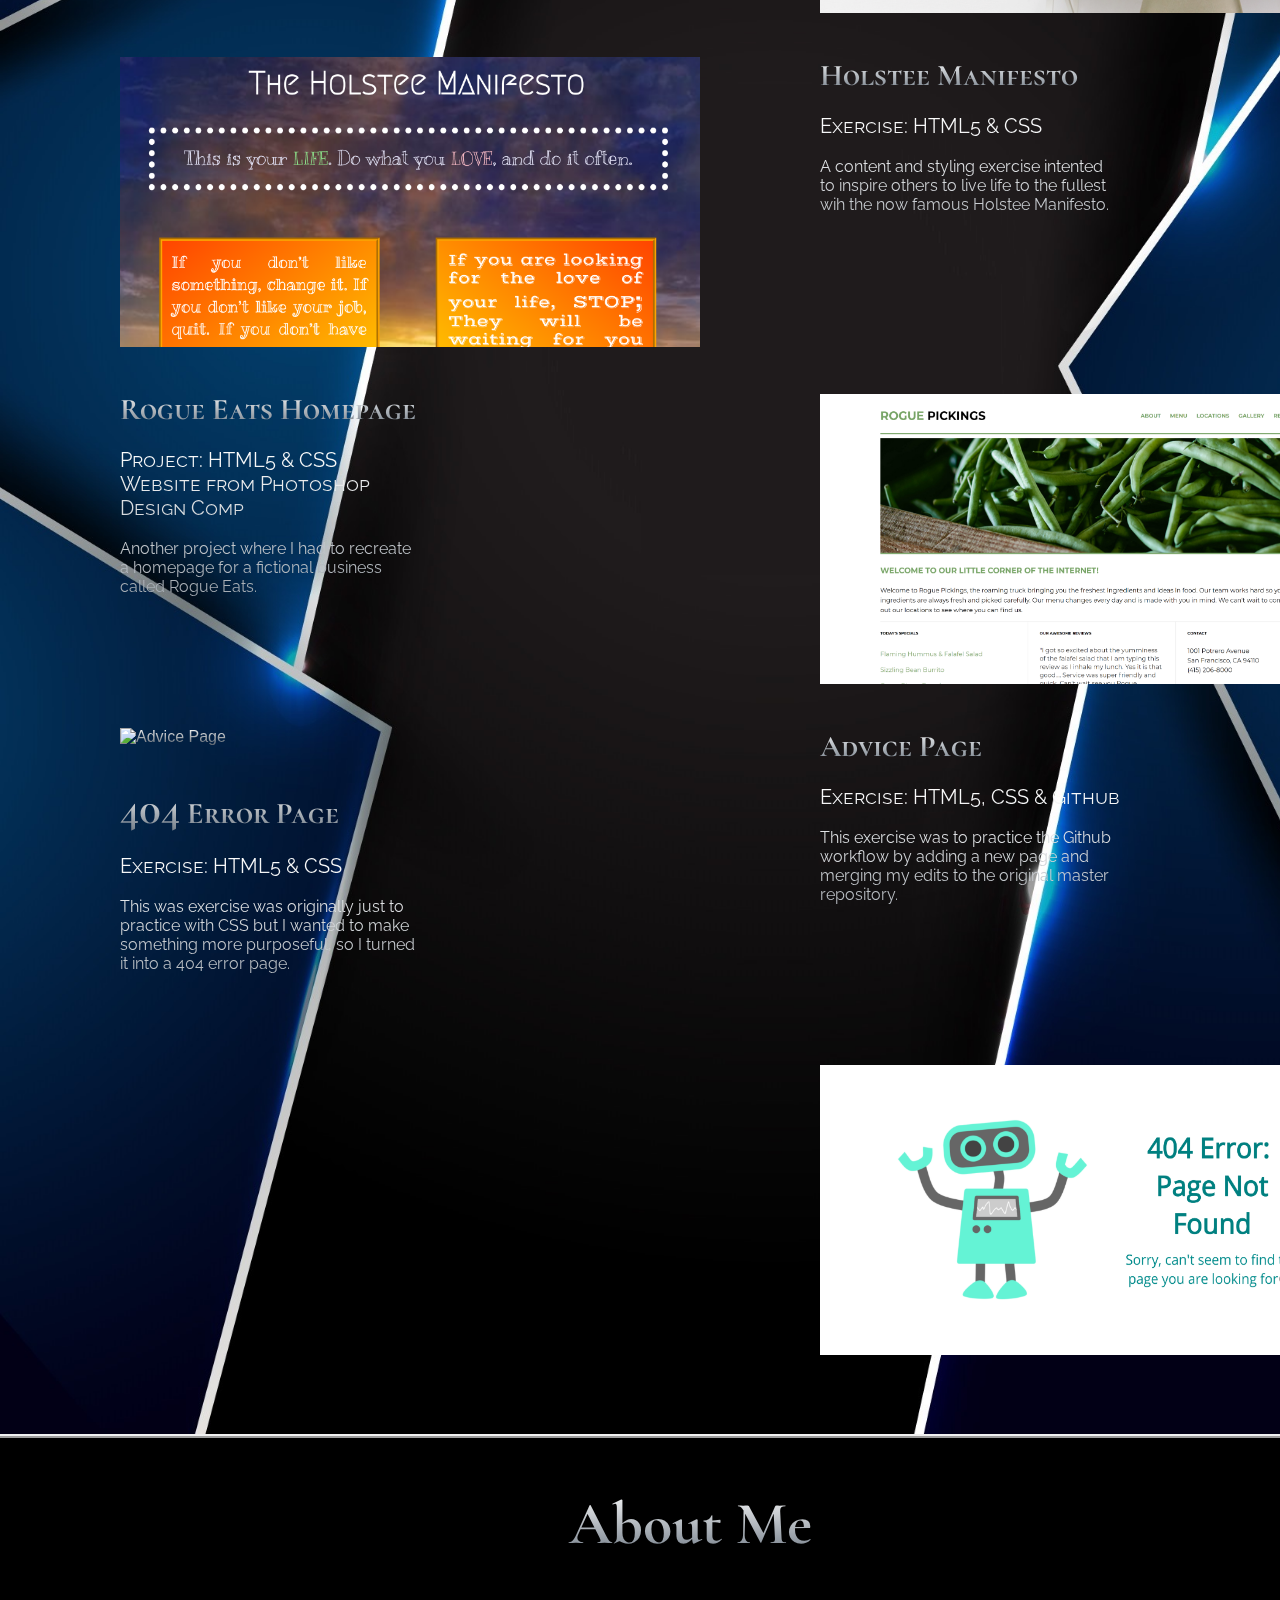
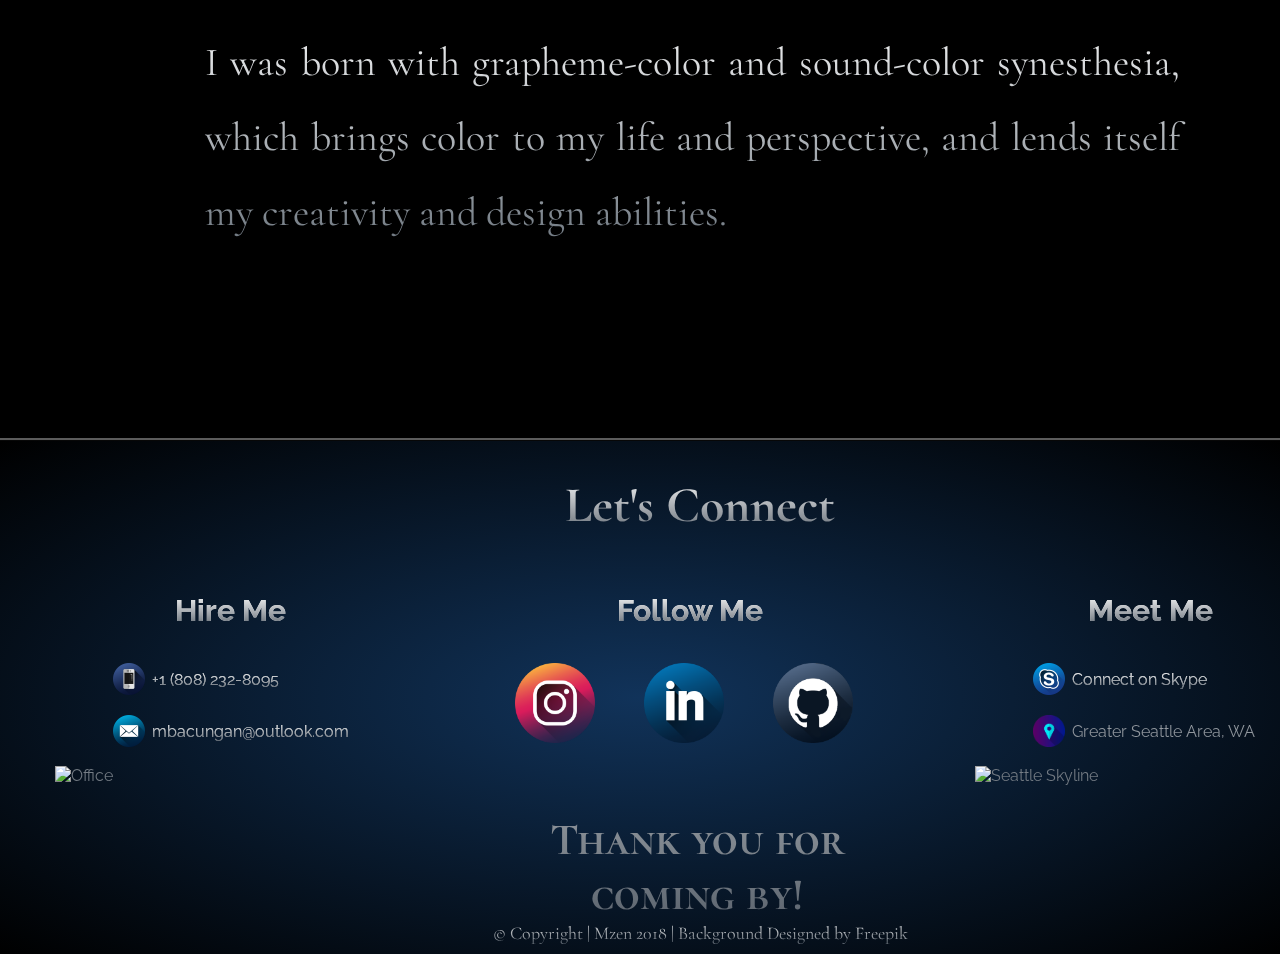
==== commit 4e537366: "merge test" ====
--- a/index.html
+++ b/index.html
@@ -1,5 +1,6 @@
 <!doctype html>
 <html>
+
     <head>
         <meta charset="utf-8">
         <link rel="icon" href="img/favicon.ico">
@@ -8,6 +9,7 @@
         <link rel="stylesheet" href="css/main.css">
         <link href="https://fonts.googleapis.com/css?family=Cormorant+Garamond|Raleway" rel="stylesheet">
     </head>
+
     <body>
         <header class= "full-width" >
             <div class="fixed">
@@ -57,7 +59,7 @@
                         <br>This was exercise was originally just to practice with CSS but I wanted to make something more purposeful, so I turned it into a 404 error page.</p>
                 </div>
                 <div class="half-width">
-                    <h3>Freelance Website Draft</h3>
+                    <h3>Freelancing Website Draft</h3>
                         <p><span class="subheader">Personal: HTML5 & CSS from Template</span>
                         <br>
                         <br>After completing the Jubilee Austin project, I used it as a template to draft a freelancing page for myself.</p>
@@ -121,6 +123,8 @@
                     <a href="http://www.freepik.com" target="_BLANK"> Background Designed by Freepik</a>
                 </div>
             </footer>
+
         </div>
     </body>
+    
 </html>
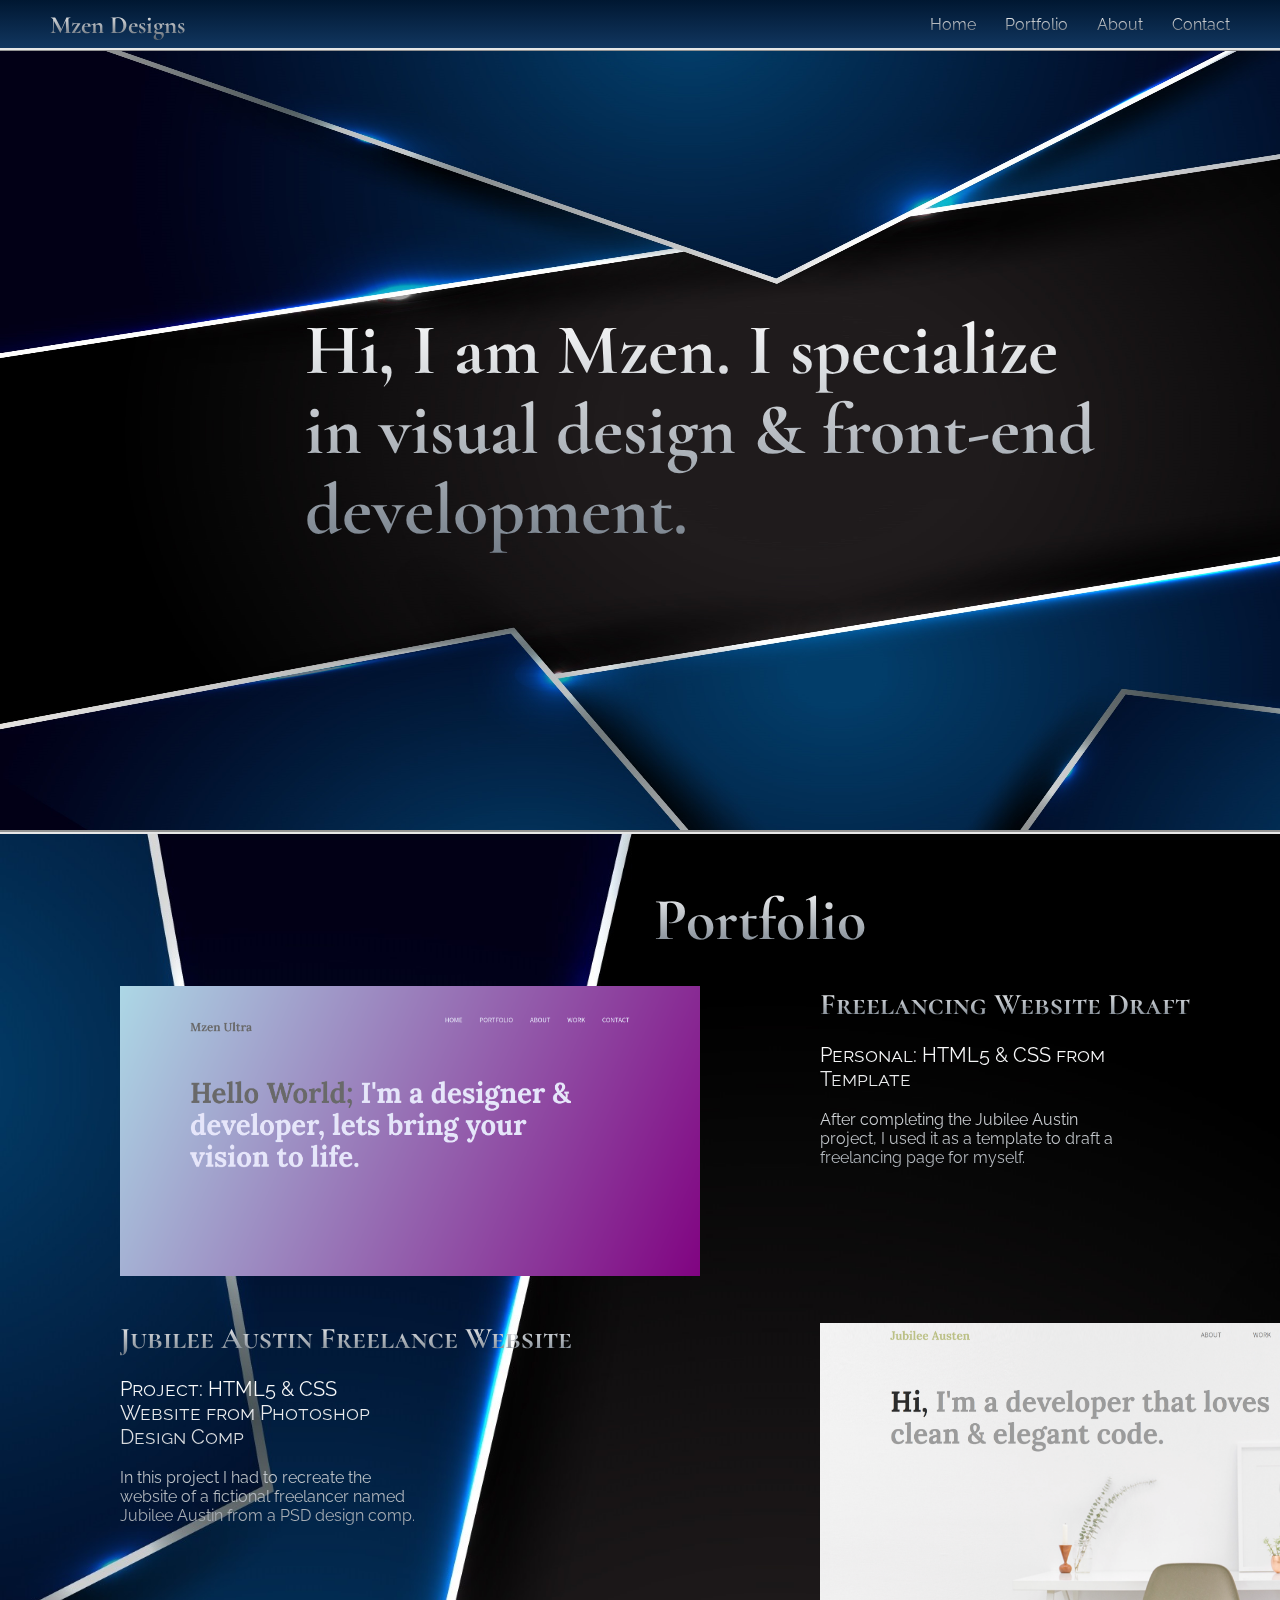
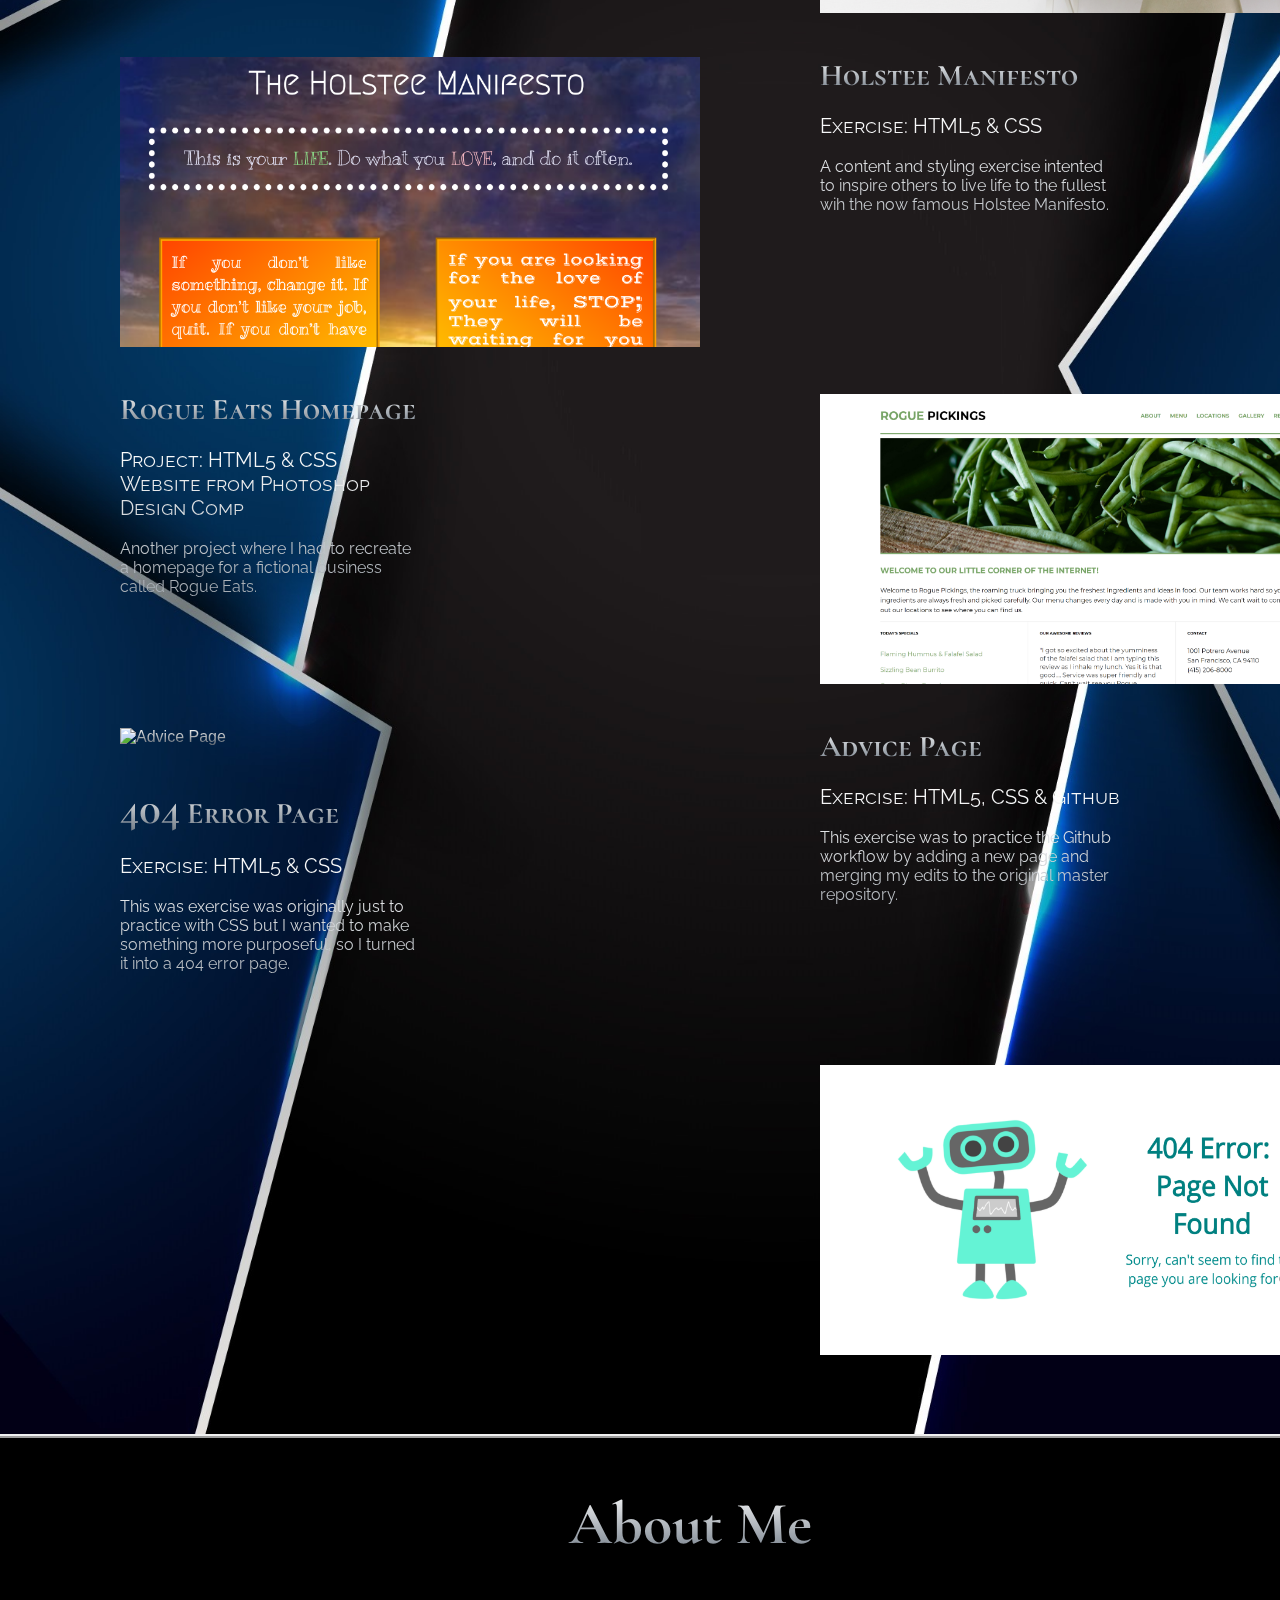
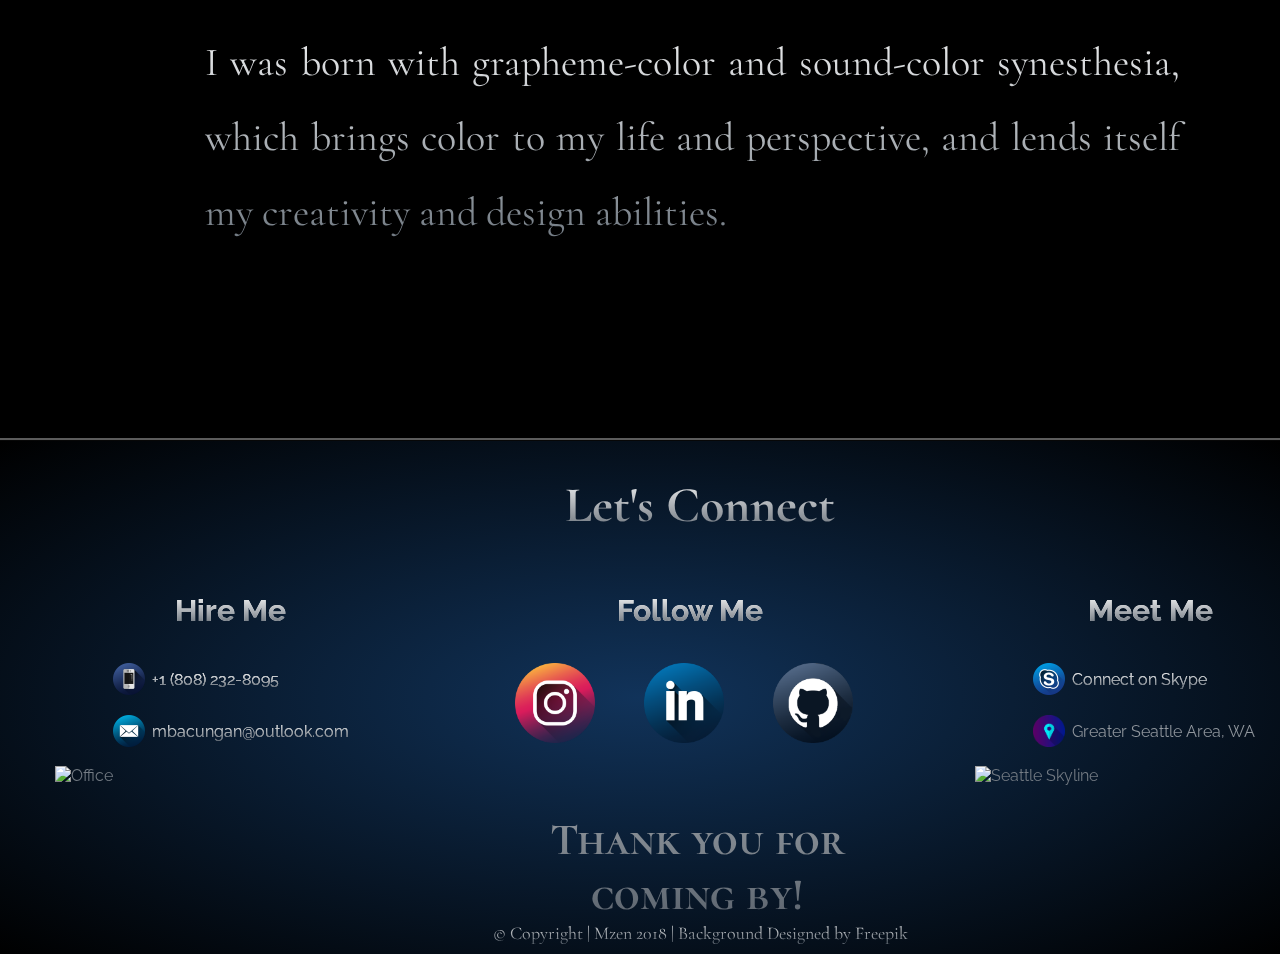
==== commit 095a4e2f: "added tel: protocol to phone number" ====
--- a/index.html
+++ b/index.html
@@ -93,7 +93,7 @@
                     <h1>Let's Connect</h1>
                     <div class="third-width">
                         <h2 id="hire-header">Hire Me</h2>
-                        <p><img src="img/phone-icon.png" class="small-icon" alt="Phone Icon"><span id="span">+1 (808) 232-8095</span></p>
+                        <p><a href="tel:1-808-232-8095"><img src="img/phone-icon.png" class="small-icon" alt="Phone Icon"><span id="span">+1 (808) 232-8095</span></a></p>
                         <a href="mailto:mbacungan@outlook.com"><img src="img/email-icon.png" class="small-icon" alt="Email Icon">mbacungan@outlook.com</a>
                         <img src="img/styled-office.jpg" class="contact-img" alt="Office">
                     </div>
